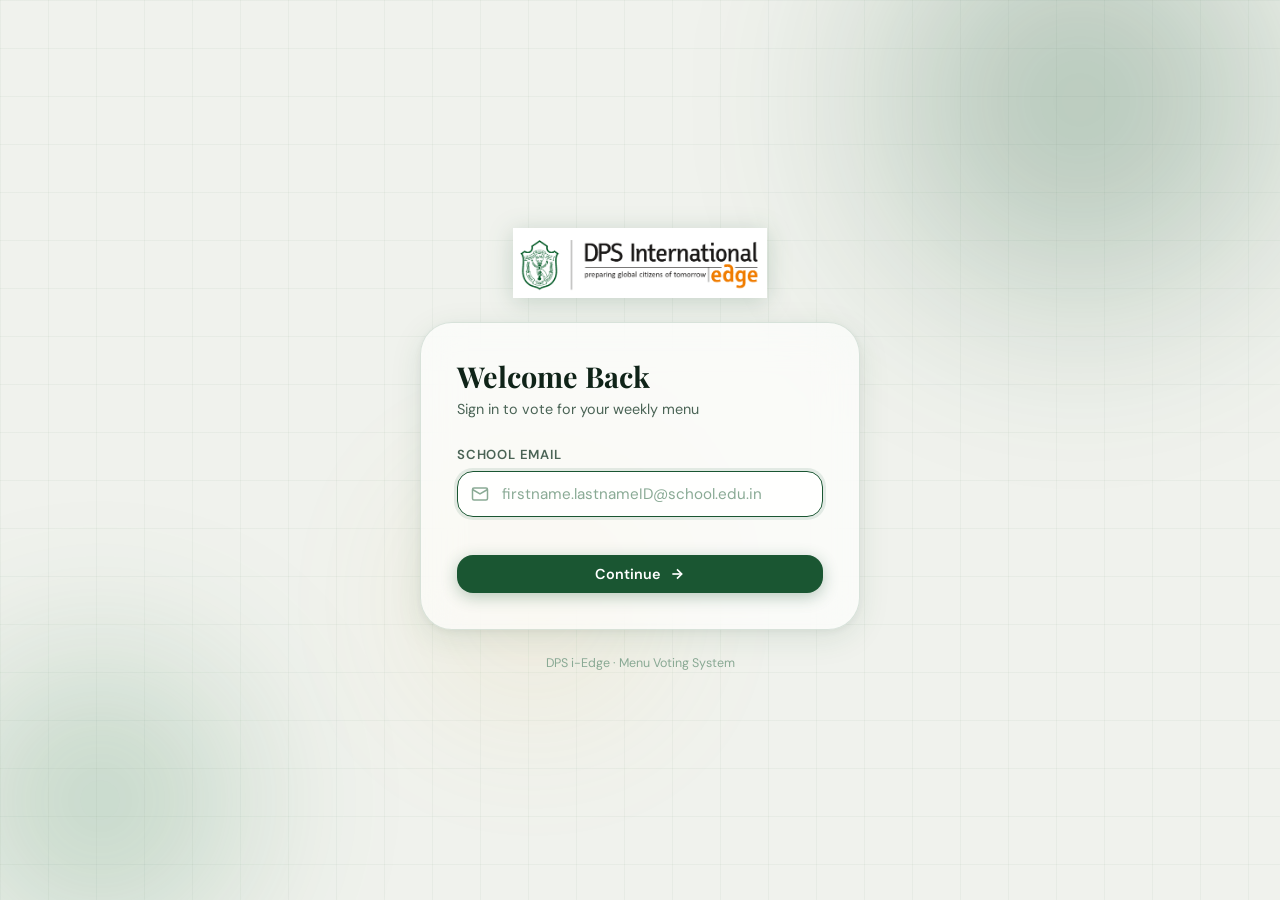
==== admin.html @ 248c558a "Initial commit" ====
<!DOCTYPE html>
<html lang="en">
<head>
  <meta charset="UTF-8" />
  <meta name="viewport" content="width=device-width, initial-scale=1.0" />
  <title>DPS i-Edge · Admin Dashboard</title>
  <link rel="preconnect" href="https://fonts.googleapis.com" />
  <link rel="preconnect" href="https://fonts.gstatic.com" crossorigin />
  <link href="https://fonts.googleapis.com/css2?family=Playfair+Display:wght@400;600;700&family=DM+Sans:wght@300;400;500;600&family=DM+Mono:wght@400;500&display=swap" rel="stylesheet" />
  <link rel="stylesheet" href="css/main.css" />
  <link rel="stylesheet" href="css/admin.css" />
</head>
<body class="app-page admin-page">

  <!-- Admin Header -->
  <header class="app-header glass-nav admin-header">
    <div class="header-inner">
      <div class="header-left">
        <div class="admin-brand">
          <div class="admin-icon">
            <svg viewBox="0 0 24 24" fill="none" stroke="currentColor" stroke-width="2"><path d="M12 22s8-4 8-10V5l-8-3-8 3v7c0 6 8 10 8 10z"/></svg>
          </div>
          <div>
            <p class="admin-label">Admin Dashboard</p>
            <h2 class="admin-title">Menu Management</h2>
          </div>
        </div>
      </div>
      <div class="header-center">
        <nav class="admin-tabs">
          <button class="admin-tab active" data-tab="items">
            <svg viewBox="0 0 24 24" fill="none" stroke="currentColor" stroke-width="2"><circle cx="12" cy="8" r="6"/><path d="M15.477 12.89L17 22l-5-3-5 3 1.523-9.11"/></svg>
            <span>Menu Items</span>
          </button>
          <button class="admin-tab" data-tab="results">
            <svg viewBox="0 0 24 24" fill="none" stroke="currentColor" stroke-width="2"><line x1="18" y1="20" x2="18" y2="10"/><line x1="12" y1="20" x2="12" y2="4"/><line x1="6" y1="20" x2="6" y2="14"/></svg>
            <span>Results</span>
          </button>
          <button class="admin-tab" data-tab="settings">
            <svg viewBox="0 0 24 24" fill="none" stroke="currentColor" stroke-width="2"><circle cx="12" cy="12" r="3"/><path d="M19.4 15a1.65 1.65 0 0 0 .33 1.82l.06.06a2 2 0 0 1-2.83 2.83l-.06-.06a1.65 1.65 0 0 0-1.82-.33 1.65 1.65 0 0 0-1 1.51V21a2 2 0 0 1-4 0v-.09A1.65 1.65 0 0 0 9 19.4a1.65 1.65 0 0 0-1.82.33l-.06.06a2 2 0 0 1-2.83-2.83l.06-.06A1.65 1.65 0 0 0 4.68 15a1.65 1.65 0 0 0-1.51-1H3a2 2 0 0 1 0-4h.09A1.65 1.65 0 0 0 4.6 9a1.65 1.65 0 0 0-.33-1.82l-.06-.06a2 2 0 0 1 2.83-2.83l.06.06A1.65 1.65 0 0 0 9 4.68a1.65 1.65 0 0 0 1-1.51V3a2 2 0 0 1 4 0v.09a1.65 1.65 0 0 0 1 1.51 1.65 1.65 0 0 0 1.82-.33l.06-.06a2 2 0 0 1 2.83 2.83l-.06.06A1.65 1.65 0 0 0 19.4 9a1.65 1.65 0 0 0 1.51 1H21a2 2 0 0 1 0 4h-.09a1.65 1.65 0 0 0-1.51 1z"/></svg>
            <span>Settings</span>
          </button>
        </nav>
      </div>
      <div class="header-right">
        <button class="btn btn-ghost icon-btn" id="logout-btn" title="Sign out">
          <svg viewBox="0 0 24 24" fill="none" stroke="currentColor" stroke-width="2"><path d="M9 21H5a2 2 0 0 1-2-2V5a2 2 0 0 1 2-2h4"/><polyline points="16 17 21 12 16 7"/><line x1="21" y1="12" x2="9" y2="12"/></svg>
        </button>
      </div>
    </div>
  </header>

  <!-- TAB: Menu Items -->
  <div class="admin-panel" id="panel-items">
    <div class="panel-header">
      <div>
        <h2 class="panel-title">Menu Items</h2>
        <p class="panel-subtitle">Manage all food and drink options. Max <span class="highlight">6 star items</span>.</p>
      </div>
      <button class="btn btn-primary" id="add-item-btn">
        <svg viewBox="0 0 24 24" fill="none" stroke="currentColor" stroke-width="2.5"><line x1="12" y1="5" x2="12" y2="19"/><line x1="5" y1="12" x2="19" y2="12"/></svg>
        <span>Add Item</span>
      </button>
    </div>

    <!-- Category Filter Tabs -->
    <div class="category-filter-wrap">
      <div class="category-filter" id="category-filter">
        <button class="cat-btn active" data-cat="all">All</button>
        <button class="cat-btn" data-cat="morning_drink">Morning Drink</button>
        <button class="cat-btn" data-cat="fruit">Fruit</button>
        <button class="cat-btn" data-cat="morning_snack">Morning Snack</button>
        <button class="cat-btn" data-cat="main_course">Main Course</button>
        <button class="cat-btn" data-cat="accompaniments">Accompaniments</button>
        <button class="cat-btn" data-cat="dessert">Dessert</button>
        <button class="cat-btn" data-cat="evening_snack">Evening Snack</button>
        <button class="cat-btn" data-cat="evening_drink">Evening Drink</button>
      </div>
    </div>

    <div class="star-warning" id="star-warning" style="display:none">
      <svg viewBox="0 0 24 24" fill="currentColor"><path d="M12 2l3.09 6.26L22 9.27l-5 4.87 1.18 6.88L12 17.77l-6.18 3.25L7 14.14 2 9.27l6.91-1.01L12 2z"/></svg>
      <span>6 star items reached — remove one before adding another</span>
    </div>

    <div class="admin-items-grid" id="admin-items-grid">
      <!-- Item cards rendered by JS -->
    </div>
  </div>

  <!-- TAB: Results -->
  <div class="admin-panel" id="panel-results" style="display:none">
    <div class="panel-header">
      <div>
        <h2 class="panel-title">Voting Results</h2>
        <p class="panel-subtitle">Live overview of student preferences</p>
      </div>
      <button class="btn btn-secondary" id="refresh-results-btn">
        <svg viewBox="0 0 24 24" fill="none" stroke="currentColor" stroke-width="2"><polyline points="23 4 23 10 17 10"/><polyline points="1 20 1 14 7 14"/><path d="M3.51 9a9 9 0 0 1 14.85-3.36L23 10M1 14l4.64 4.36A9 9 0 0 0 20.49 15"/></svg>
        <span>Refresh</span>
      </button>
    </div>

    <!-- Stats Row -->
    <div class="stats-row" id="stats-row">
      <div class="stat-card glass-card">
        <p class="stat-label">Total Students</p>
        <p class="stat-value" id="stat-total">—</p>
      </div>
      <div class="stat-card glass-card">
        <p class="stat-label">Voted</p>
        <p class="stat-value" id="stat-voted">—</p>
      </div>
      <div class="stat-card glass-card">
        <p class="stat-label">Participation</p>
        <p class="stat-value" id="stat-pct">—</p>
      </div>
    </div>

    <!-- Day Results -->
    <div class="results-days" id="results-days">
      <!-- Rendered by JS -->
    </div>
  </div>

  <!-- TAB: Settings -->
  <div class="admin-panel" id="panel-settings" style="display:none">
    <div class="panel-header">
      <div>
        <h2 class="panel-title">Settings</h2>
        <p class="panel-subtitle">Control voting, week, and day availability</p>
      </div>
    </div>

    <div class="settings-grid">
      <!-- Voting Control -->
      <div class="settings-card glass-card">
        <div class="settings-card-header">
          <svg viewBox="0 0 24 24" fill="none" stroke="currentColor" stroke-width="2"><circle cx="12" cy="12" r="10"/><polyline points="12 6 12 12 16 14"/></svg>
          <h3>Voting Control</h3>
        </div>
        <p class="settings-desc">Open or close voting for all students globally.</p>
        <div class="toggle-row">
          <label class="toggle-label" for="voting-open-toggle">Voting is Open</label>
          <label class="toggle-switch">
            <input type="checkbox" id="voting-open-toggle" />
            <span class="toggle-slider"></span>
          </label>
        </div>
        <button class="btn btn-primary" id="save-voting-status-btn">Save</button>
      </div>

      <!-- Week Selection -->
      <div class="settings-card glass-card">
        <div class="settings-card-header">
          <svg viewBox="0 0 24 24" fill="none" stroke="currentColor" stroke-width="2"><rect x="3" y="4" width="18" height="18" rx="2" ry="2"/><line x1="16" y1="2" x2="16" y2="6"/><line x1="8" y1="2" x2="8" y2="6"/><line x1="3" y1="10" x2="21" y2="10"/></svg>
          <h3>Week Selection</h3>
        </div>
        <p class="settings-desc">Set the dates for the voting week displayed to students.</p>
        <div class="form-group">
          <label class="form-label">Week Start (Monday)</label>
          <input type="date" id="week-start-input" class="form-input" />
        </div>
        <div class="form-group">
          <label class="form-label">Week End (Friday)</label>
          <input type="date" id="week-end-input" class="form-input" />
        </div>
        <button class="btn btn-primary" id="save-week-btn">Save Week</button>
      </div>

      <!-- Day Availability -->
      <div class="settings-card glass-card">
        <div class="settings-card-header">
          <svg viewBox="0 0 24 24" fill="none" stroke="currentColor" stroke-width="2"><path d="M18.364 18.364A9 9 0 0 0 5.636 5.636m12.728 12.728A9 9 0 0 1 5.636 5.636m12.728 12.728L5.636 5.636"/></svg>
          <h3>Day Availability</h3>
        </div>
        <p class="settings-desc">Disable days the school is closed (no holiday votes).</p>
        <div class="day-toggles" id="day-toggles">
          <div class="day-toggle-row" data-day="monday">
            <span>Monday</span>
            <label class="toggle-switch"><input type="checkbox" checked /><span class="toggle-slider"></span></label>
          </div>
          <div class="day-toggle-row" data-day="tuesday">
            <span>Tuesday</span>
            <label class="toggle-switch"><input type="checkbox" checked /><span class="toggle-slider"></span></label>
          </div>
          <div class="day-toggle-row" data-day="wednesday">
            <span>Wednesday</span>
            <label class="toggle-switch"><input type="checkbox" checked /><span class="toggle-slider"></span></label>
          </div>
          <div class="day-toggle-row" data-day="thursday">
            <span>Thursday</span>
            <label class="toggle-switch"><input type="checkbox" checked /><span class="toggle-slider"></span></label>
          </div>
          <div class="day-toggle-row" data-day="friday">
            <span>Friday</span>
            <label class="toggle-switch"><input type="checkbox" checked /><span class="toggle-slider"></span></label>
          </div>
        </div>
        <button class="btn btn-primary" id="save-days-btn">Save Days</button>
      </div>

      <!-- Fixed Items -->
      <div class="settings-card glass-card wide">
        <div class="settings-card-header">
          <svg viewBox="0 0 24 24" fill="none" stroke="currentColor" stroke-width="2"><path d="M12 22s8-4 8-10V5l-8-3-8 3v7c0 6 8 10 8 10z"/></svg>
          <h3>Fixed Items</h3>
        </div>
        <p class="settings-desc">Lock a specific item for a day/category (e.g. special occasions). Students will be notified.</p>
        <div class="fixed-item-form">
          <div class="form-row">
            <div class="form-group">
              <label class="form-label">Day</label>
              <select class="form-input" id="fixed-day-select">
                <option value="monday">Monday</option>
                <option value="tuesday">Tuesday</option>
                <option value="wednesday">Wednesday</option>
                <option value="thursday">Thursday</option>
                <option value="friday">Friday</option>
              </select>
            </div>
            <div class="form-group">
              <label class="form-label">Category</label>
              <select class="form-input" id="fixed-cat-select">
                <option value="morning_drink">Morning Drink</option>
                <option value="fruit">Fruit</option>
                <option value="morning_snack">Morning Snack</option>
                <option value="main_course">Main Course</option>
                <option value="accompaniments">Accompaniments</option>
                <option value="dessert">Dessert</option>
                <option value="evening_snack">Evening Snack</option>
                <option value="evening_drink">Evening Drink</option>
              </select>
            </div>
            <div class="form-group">
              <label class="form-label">Item</label>
              <select class="form-input" id="fixed-item-select">
                <option value="">— Select item —</option>
              </select>
            </div>
          </div>
          <button class="btn btn-primary" id="add-fixed-item-btn">Fix This Item</button>
        </div>
        <div class="fixed-items-list" id="fixed-items-list">
          <!-- Rendered by JS -->
        </div>
      </div>
    </div>
  </div>

  <!-- Modal: Add / Edit Item -->
  <div class="modal-overlay" id="item-modal" style="display:none">
    <div class="modal glass-card">
      <div class="modal-header">
        <h2 id="modal-title">Add Menu Item</h2>
        <button class="modal-close" id="modal-close-btn">
          <svg viewBox="0 0 24 24" fill="none" stroke="currentColor" stroke-width="2.5"><line x1="18" y1="6" x2="6" y2="18"/><line x1="6" y1="6" x2="18" y2="18"/></svg>
        </button>
      </div>
      <div class="modal-body">
        <input type="hidden" id="item-edit-id" />
        <div class="form-group">
          <label class="form-label">Item Name <span class="required">*</span></label>
          <input type="text" id="item-name" class="form-input" placeholder="e.g. Mango Lassi" />
        </div>
        <div class="form-group">
          <label class="form-label">Category <span class="required">*</span></label>
          <select class="form-input" id="item-category">
            <option value="">— Select —</option>
            <option value="morning_drink">Morning Drink</option>
            <option value="fruit">Fruit</option>
            <option value="morning_snack">Morning Snack</option>
            <option value="main_course">Main Course</option>
            <option value="accompaniments">Accompaniments</option>
            <option value="dessert">Dessert</option>
            <option value="evening_snack">Evening Snack</option>
            <option value="evening_drink">Evening Drink</option>
          </select>
        </div>
        <div class="form-group">
          <label class="form-label">Description</label>
          <textarea id="item-description" class="form-input form-textarea" placeholder="Brief description (optional)" rows="2"></textarea>
        </div>
        <div class="form-group">
          <label class="form-label">Image URL</label>
          <input type="url" id="item-image" class="form-input" placeholder="https://… (optional)" />
        </div>
        <div class="form-group">
          <label class="form-label">Allergens</label>
          <div class="allergen-checkboxes">
            <label class="allergen-check"><input type="checkbox" value="lactose" id="allergen-lactose" /><span class="allergen-tag lactose">Lactose</span></label>
            <label class="allergen-check"><input type="checkbox" value="mushroom" id="allergen-mushroom" /><span class="allergen-tag mushroom">Mushroom</span></label>
            <label class="allergen-check"><input type="checkbox" value="nuts" id="allergen-nuts" /><span class="allergen-tag nuts">Nuts</span></label>
          </div>
        </div>
        <div class="form-group">
          <div class="star-toggle-row">
            <div>
              <label class="form-label">Star Item</label>
              <p class="form-hint">Junk food / treat. Limited to 1/day (2 on Friday). Max 6 star items total.</p>
            </div>
            <label class="toggle-switch">
              <input type="checkbox" id="item-star" />
              <span class="toggle-slider"></span>
            </label>
          </div>
        </div>
        <span class="form-error" id="item-form-error"></span>
      </div>
      <div class="modal-footer">
        <button class="btn btn-ghost" id="item-cancel-btn">Cancel</button>
        <button class="btn btn-primary" id="item-save-btn">
          <span>Save Item</span>
        </button>
      </div>
    </div>
  </div>

  <!-- Confirm Delete Modal -->
  <div class="modal-overlay" id="delete-modal" style="display:none">
    <div class="modal modal-sm glass-card">
      <div class="modal-header">
        <h2>Delete Item?</h2>
      </div>
      <div class="modal-body">
        <p>Are you sure you want to delete <strong id="delete-item-name"></strong>? This cannot be undone.</p>
      </div>
      <div class="modal-footer">
        <button class="btn btn-ghost" id="delete-cancel-btn">Cancel</button>
        <button class="btn btn-danger" id="delete-confirm-btn">Delete</button>
      </div>
    </div>
  </div>

  <!-- Toast -->
  <div class="toast" id="toast">
    <svg class="toast-icon" viewBox="0 0 24 24" fill="none" stroke="currentColor" stroke-width="2.5"><polyline points="20 6 9 17 4 12"/></svg>
    <span class="toast-msg" id="toast-msg"></span>
  </div>

  <!-- Loading Overlay -->
  <div class="loading-overlay" id="loading-overlay" style="display:none">
    <div class="loading-spinner"></div>
    <p class="loading-text" id="loading-text">Loading…</p>
  </div>

  <script src="js/config.js"></script>
  <script src="js/supabase.js"></script>
  <script src="js/crypto.js"></script>
  <script src="js/cache.js"></script>
  <script src="js/admin.js"></script>
</body>
</html>
---- css/main.css ----
/* ===== CSS VARIABLES ===== */
:root {
  --green: #1A5632;
  --green-light: #2a7a48;
  --green-xlight: #3a9d5e;
  --green-glass: rgba(26, 86, 50, 0.12);
  --green-glass-hover: rgba(26, 86, 50, 0.22);
  --accent: #e8b84b;
  --accent-light: rgba(232, 184, 75, 0.15);
  --red: #c0392b;
  --red-light: rgba(192, 57, 43, 0.12);

  --bg: #f0f2ed;
  --bg-2: #e8ebe3;
  --surface: rgba(255, 255, 255, 0.65);
  --surface-2: rgba(255, 255, 255, 0.4);
  --surface-border: rgba(26, 86, 50, 0.15);
  --surface-shadow: 0 8px 32px rgba(26, 86, 50, 0.1), 0 2px 8px rgba(0,0,0,0.06);

  --text-primary: #0f2318;
  --text-secondary: #4a6355;
  --text-muted: #8aaa95;
  --text-on-green: #ffffff;

  --font-display: 'Playfair Display', Georgia, serif;
  --font-body: 'DM Sans', system-ui, sans-serif;
  --font-mono: 'DM Mono', monospace;

  --radius-sm: 8px;
  --radius: 16px;
  --radius-lg: 24px;
  --radius-xl: 32px;

  --transition: 0.2s cubic-bezier(0.4, 0, 0.2, 1);
  --transition-slow: 0.4s cubic-bezier(0.4, 0, 0.2, 1);

  /* Allergen colors */
  --lactose-color: #7b5ea7;
  --lactose-bg: rgba(123, 94, 167, 0.12);
  --mushroom-color: #8B5E3C;
  --mushroom-bg: rgba(139, 94, 60, 0.12);
  --nuts-color: #D4742A;
  --nuts-bg: rgba(212, 116, 42, 0.12);
  --star-color: #e8b84b;
  --star-bg: rgba(232, 184, 75, 0.15);
}

/* ===== RESET ===== */
*, *::before, *::after { box-sizing: border-box; margin: 0; padding: 0; }

html {
  scroll-behavior: smooth;
  -webkit-font-smoothing: antialiased;
  -moz-osx-font-smoothing: grayscale;
}

body {
  font-family: var(--font-body);
  background: var(--bg);
  color: var(--text-primary);
  min-height: 100vh;
  line-height: 1.5;
}

img { max-width: 100%; display: block; }
button { cursor: pointer; border: none; background: none; font-family: inherit; }
input, select, textarea { font-family: inherit; }
a { color: inherit; text-decoration: none; }

/* ===== TYPOGRAPHY ===== */
h1, h2, h3 { font-family: var(--font-display); line-height: 1.2; }

/* ===== GLASSMORPHISM ===== */
.glass-card {
  background: var(--surface);
  backdrop-filter: blur(20px) saturate(1.4);
  -webkit-backdrop-filter: blur(20px) saturate(1.4);
  border: 1px solid var(--surface-border);
  box-shadow: var(--surface-shadow);
}

.glass-nav {
  background: rgba(240, 242, 237, 0.8);
  backdrop-filter: blur(24px) saturate(1.6);
  -webkit-backdrop-filter: blur(24px) saturate(1.6);
  border-bottom: 1px solid var(--surface-border);
}

/* ===== BUTTONS ===== */
.btn {
  display: inline-flex;
  align-items: center;
  gap: 8px;
  padding: 10px 20px;
  border-radius: var(--radius);
  font-size: 0.9rem;
  font-weight: 600;
  transition: all var(--transition);
  white-space: nowrap;
}

.btn svg { width: 16px; height: 16px; flex-shrink: 0; }

.btn-primary {
  background: var(--green);
  color: var(--text-on-green);
  box-shadow: 0 4px 16px rgba(26, 86, 50, 0.3);
}
.btn-primary:hover {
  background: var(--green-light);
  box-shadow: 0 6px 20px rgba(26, 86, 50, 0.4);
  transform: translateY(-1px);
}
.btn-primary:active { transform: translateY(0); }

.btn-secondary {
  background: var(--green-glass);
  color: var(--green);
  border: 1px solid var(--surface-border);
}
.btn-secondary:hover {
  background: var(--green-glass-hover);
  transform: translateY(-1px);
}

.btn-ghost {
  background: transparent;
  color: var(--text-secondary);
  border: 1px solid var(--surface-border);
}
.btn-ghost:hover { background: var(--green-glass); color: var(--green); }

.btn-danger {
  background: var(--red);
  color: white;
  box-shadow: 0 4px 16px rgba(192, 57, 43, 0.25);
}
.btn-danger:hover { background: #a93226; transform: translateY(-1px); }

.btn-large { padding: 14px 32px; font-size: 1rem; border-radius: var(--radius-lg); }
.btn-full { width: 100%; justify-content: center; }
.icon-btn { padding: 10px; width: 40px; height: 40px; border-radius: 50%; }

/* ===== FORMS ===== */
.form-group { display: flex; flex-direction: column; gap: 6px; }

.form-label {
  font-size: 0.82rem;
  font-weight: 600;
  color: var(--text-secondary);
  text-transform: uppercase;
  letter-spacing: 0.06em;
}

.form-label .required { color: var(--red); }

.input-wrapper { position: relative; display: flex; align-items: center; }

.input-icon {
  position: absolute;
  left: 14px;
  width: 18px;
  height: 18px;
  color: var(--text-muted);
  pointer-events: none;
  flex-shrink: 0;
}

.form-input {
  width: 100%;
  padding: 12px 16px;
  border-radius: var(--radius);
  border: 1.5px solid var(--surface-border);
  background: rgba(255,255,255,0.6);
  color: var(--text-primary);
  font-size: 0.95rem;
  transition: all var(--transition);
  outline: none;
  -webkit-appearance: none;
  appearance: none;
}

.input-wrapper .form-input { padding-left: 44px; }
.input-wrapper .form-input:has(~ .toggle-pw) { padding-right: 44px; }

.form-input:focus {
  border-color: var(--green);
  background: rgba(255,255,255,0.85);
  box-shadow: 0 0 0 3px rgba(26, 86, 50, 0.1);
}

.form-input::placeholder { color: var(--text-muted); }

.form-textarea { resize: vertical; min-height: 72px; }

select.form-input { cursor: pointer; }

.toggle-pw {
  position: absolute;
  right: 12px;
  color: var(--text-muted);
  padding: 4px;
  display: flex;
}
.toggle-pw svg { width: 18px; height: 18px; }
.toggle-pw:hover { color: var(--green); }

.form-error {
  font-size: 0.82rem;
  color: var(--red);
  min-height: 16px;
}

.form-hint { font-size: 0.8rem; color: var(--text-muted); margin-top: 2px; }

.form-row {
  display: grid;
  grid-template-columns: repeat(auto-fit, minmax(160px, 1fr));
  gap: 12px;
}

/* ===== TOGGLE SWITCH ===== */
.toggle-switch { position: relative; display: inline-block; width: 48px; height: 26px; flex-shrink: 0; }
.toggle-switch input { opacity: 0; width: 0; height: 0; }
.toggle-slider {
  position: absolute; inset: 0;
  background: #ccc;
  border-radius: 26px;
  transition: all var(--transition);
  cursor: pointer;
}
.toggle-slider::before {
  content: '';
  position: absolute;
  width: 20px; height: 20px;
  left: 3px; top: 3px;
  background: white;
  border-radius: 50%;
  transition: all var(--transition);
  box-shadow: 0 1px 4px rgba(0,0,0,0.2);
}
.toggle-switch input:checked + .toggle-slider { background: var(--green); }
.toggle-switch input:checked + .toggle-slider::before { transform: translateX(22px); }

/* ===== APP HEADER ===== */
.app-header {
  position: sticky;
  top: 0;
  z-index: 100;
}

.header-inner {
  display: flex;
  align-items: center;
  justify-content: space-between;
  gap: 16px;
  max-width: 1280px;
  margin: 0 auto;
  padding: 12px 24px;
}

.header-left, .header-right {
  display: flex;
  align-items: center;
  gap: 12px;
  flex: 1;
}

.header-right { justify-content: flex-end; }
.header-center { flex: 2; display: flex; justify-content: center; }

/* ===== ALLERGEN TAGS ===== */
.allergen-tag {
  display: inline-flex;
  align-items: center;
  gap: 4px;
  padding: 3px 10px;
  border-radius: 20px;
  font-size: 0.72rem;
  font-weight: 600;
  text-transform: uppercase;
  letter-spacing: 0.04em;
}

.allergen-tag.lactose { background: var(--lactose-bg); color: var(--lactose-color); }
.allergen-tag.mushroom { background: var(--mushroom-bg); color: var(--mushroom-color); }
.allergen-tag.nuts { background: var(--nuts-bg); color: var(--nuts-color); }

.star-tag {
  display: inline-flex;
  align-items: center;
  gap: 4px;
  padding: 3px 10px;
  border-radius: 20px;
  font-size: 0.72rem;
  font-weight: 700;
  background: var(--star-bg);
  color: #a07828;
  text-transform: uppercase;
  letter-spacing: 0.04em;
}

.star-tag svg { width: 10px; height: 10px; fill: currentColor; }

/* ===== ITEM CARD ===== */
.item-card {
  background: var(--surface);
  backdrop-filter: blur(16px);
  border: 1.5px solid var(--surface-border);
  border-radius: var(--radius-lg);
  overflow: hidden;
  transition: all var(--transition);
  cursor: pointer;
  position: relative;
  display: flex;
  flex-direction: column;
}

.item-card:hover {
  border-color: var(--green);
  box-shadow: 0 8px 28px rgba(26, 86, 50, 0.15);
  transform: translateY(-2px);
}

.item-card.selected {
  border-color: var(--green);
  background: rgba(26, 86, 50, 0.06);
  box-shadow: 0 0 0 3px rgba(26, 86, 50, 0.15), 0 8px 28px rgba(26, 86, 50, 0.12);
}

.item-card.selected::after {
  content: '';
  position: absolute;
  top: 12px;
  right: 12px;
  width: 22px;
  height: 22px;
  background: var(--green);
  border-radius: 50%;
  background-image: url("data:image/svg+xml,%3Csvg xmlns='http://www.w3.org/2000/svg' viewBox='0 0 24 24' fill='none' stroke='white' stroke-width='3'%3E%3Cpolyline points='20 6 9 17 4 12'/%3E%3C/svg%3E");
  background-size: 14px;
  background-position: center;
  background-repeat: no-repeat;
}

.item-card.disabled {
  opacity: 0.45;
  pointer-events: none;
  filter: grayscale(0.4);
}

.item-card-img {
  width: 100%;
  height: 140px;
  object-fit: cover;
}

.item-card-body {
  padding: 14px;
  flex: 1;
  display: flex;
  flex-direction: column;
  gap: 8px;
}

.item-card-name {
  font-size: 0.95rem;
  font-weight: 600;
  color: var(--text-primary);
  line-height: 1.3;
}

.item-card-desc {
  font-size: 0.8rem;
  color: var(--text-secondary);
  line-height: 1.4;
}

.item-card-tags {
  display: flex;
  flex-wrap: wrap;
  gap: 4px;
  margin-top: auto;
}

/* ===== MODAL ===== */
.modal-overlay {
  position: fixed;
  inset: 0;
  background: rgba(15, 35, 24, 0.5);
  backdrop-filter: blur(4px);
  z-index: 200;
  display: flex;
  align-items: center;
  justify-content: center;
  padding: 20px;
  animation: fadeIn 0.2s ease;
}

@keyframes fadeIn { from { opacity: 0; } to { opacity: 1; } }

.modal {
  width: 100%;
  max-width: 560px;
  max-height: 90vh;
  overflow-y: auto;
  border-radius: var(--radius-xl);
  animation: slideUp 0.25s cubic-bezier(0.34, 1.56, 0.64, 1);
}

.modal-sm { max-width: 420px; }

@keyframes slideUp { from { opacity: 0; transform: translateY(20px) scale(0.97); } to { opacity: 1; transform: none; } }

.modal-header {
  display: flex;
  align-items: center;
  justify-content: space-between;
  padding: 24px 24px 0;
  margin-bottom: 4px;
}

.modal-header h2 { font-size: 1.3rem; }

.modal-close {
  width: 32px; height: 32px;
  display: flex; align-items: center; justify-content: center;
  border-radius: 50%;
  color: var(--text-secondary);
  transition: all var(--transition);
}
.modal-close:hover { background: var(--green-glass); color: var(--green); }
.modal-close svg { width: 18px; height: 18px; }

.modal-body {
  padding: 20px 24px;
  display: flex;
  flex-direction: column;
  gap: 16px;
}

.modal-footer {
  display: flex;
  justify-content: flex-end;
  gap: 10px;
  padding: 0 24px 24px;
}

/* ===== TOAST ===== */
.toast {
  position: fixed;
  bottom: 32px;
  left: 50%;
  transform: translateX(-50%) translateY(100px);
  background: var(--green);
  color: white;
  padding: 12px 20px;
  border-radius: 40px;
  display: flex;
  align-items: center;
  gap: 8px;
  font-size: 0.9rem;
  font-weight: 500;
  box-shadow: 0 8px 24px rgba(26, 86, 50, 0.35);
  z-index: 300;
  transition: transform 0.3s cubic-bezier(0.34, 1.56, 0.64, 1);
  white-space: nowrap;
}

.toast.show { transform: translateX(-50%) translateY(0); }
.toast.error { background: var(--red); box-shadow: 0 8px 24px rgba(192, 57, 43, 0.35); }

.toast-icon { width: 18px; height: 18px; flex-shrink: 0; }

/* ===== LOADING OVERLAY ===== */
.loading-overlay {
  position: fixed;
  inset: 0;
  background: rgba(240, 242, 237, 0.7);
  backdrop-filter: blur(8px);
  z-index: 400;
  display: flex;
  flex-direction: column;
  align-items: center;
  justify-content: center;
  gap: 16px;
}

.loading-spinner {
  width: 44px;
  height: 44px;
  border: 3px solid var(--surface-border);
  border-top-color: var(--green);
  border-radius: 50%;
  animation: spin 0.8s linear infinite;
}

@keyframes spin { to { transform: rotate(360deg); } }

.loading-text {
  color: var(--text-secondary);
  font-size: 0.9rem;
}

/* ===== ALLERGEN CHECKBOXES ===== */
.allergen-checkboxes { display: flex; flex-wrap: wrap; gap: 8px; }
.allergen-check { display: flex; align-items: center; cursor: pointer; }
.allergen-check input { position: absolute; opacity: 0; width: 0; height: 0; }
.allergen-check input:checked + .allergen-tag { opacity: 1; box-shadow: 0 0 0 2px currentColor; }
.allergen-check .allergen-tag { opacity: 0.5; transition: all var(--transition); }

/* ===== UTILITY ===== */
.highlight { color: var(--green); font-weight: 600; }
.text-muted { color: var(--text-muted); }

/* ===== RESPONSIVE BREAKPOINTS ===== */
@media (max-width: 768px) {
  .header-inner { padding: 10px 16px; gap: 8px; }
  .header-center { flex: unset; }
  .modal { border-radius: var(--radius-lg); }
}

@media (max-width: 480px) {
  .btn { padding: 9px 16px; font-size: 0.85rem; }
  .btn-large { padding: 12px 24px; }
}
---- css/admin.css ----
/* ===== ADMIN PAGE ===== */
.admin-page { background: var(--bg); }

/* ===== ADMIN HEADER ===== */
.admin-brand { display: flex; align-items: center; gap: 12px; }

.admin-icon {
  width: 40px;
  height: 40px;
  border-radius: 12px;
  background: var(--green);
  display: flex;
  align-items: center;
  justify-content: center;
  color: white;
  flex-shrink: 0;
}
.admin-icon svg { width: 20px; height: 20px; }

.admin-label { font-size: 0.7rem; text-transform: uppercase; letter-spacing: 0.08em; color: var(--text-muted); font-weight: 600; }
.admin-title { font-size: 1rem; font-weight: 700; font-family: var(--font-display); color: var(--text-primary); }

/* ===== ADMIN TABS ===== */
.admin-tabs {
  display: flex;
  gap: 4px;
  background: var(--green-glass);
  border: 1px solid var(--surface-border);
  border-radius: var(--radius-xl);
  padding: 4px;
}

.admin-tab {
  display: flex;
  align-items: center;
  gap: 7px;
  padding: 8px 16px;
  border-radius: var(--radius-lg);
  font-size: 0.85rem;
  font-weight: 600;
  font-family: var(--font-body);
  color: var(--text-secondary);
  transition: all var(--transition);
}
.admin-tab svg { width: 15px; height: 15px; }
.admin-tab:hover { color: var(--green); }
.admin-tab.active { background: var(--green); color: white; box-shadow: 0 4px 12px rgba(26,86,50,0.25); }

/* ===== ADMIN PANEL ===== */
.admin-panel {
  max-width: 1280px;
  margin: 0 auto;
  padding: 24px;
}

.panel-header {
  display: flex;
  align-items: flex-start;
  justify-content: space-between;
  gap: 16px;
  margin-bottom: 24px;
}

.panel-title { font-size: 1.6rem; font-family: var(--font-display); font-weight: 700; }
.panel-subtitle { font-size: 0.85rem; color: var(--text-secondary); margin-top: 4px; }

/* ===== CATEGORY FILTER ===== */
.category-filter-wrap { overflow-x: auto; scrollbar-width: none; margin-bottom: 20px; }
.category-filter-wrap::-webkit-scrollbar { display: none; }

.category-filter {
  display: flex;
  gap: 6px;
  padding-bottom: 4px;
  width: max-content;
}

.cat-btn {
  padding: 7px 16px;
  border-radius: 20px;
  font-size: 0.82rem;
  font-weight: 600;
  color: var(--text-secondary);
  border: 1.5px solid var(--surface-border);
  background: var(--surface-2);
  font-family: var(--font-body);
  transition: all var(--transition);
  white-space: nowrap;
}
.cat-btn:hover { border-color: var(--green); color: var(--green); }
.cat-btn.active { background: var(--green); color: white; border-color: var(--green); box-shadow: 0 4px 12px rgba(26,86,50,0.25); }

/* ===== STAR WARNING ===== */
.star-warning {
  display: flex;
  align-items: center;
  gap: 8px;
  padding: 10px 16px;
  background: rgba(232, 184, 75, 0.12);
  border: 1px solid rgba(232, 184, 75, 0.3);
  border-radius: var(--radius-lg);
  font-size: 0.85rem;
  color: #856a1c;
  margin-bottom: 16px;
}
.star-warning svg { width: 16px; height: 16px; fill: var(--accent); flex-shrink: 0; }

/* ===== ADMIN ITEMS GRID ===== */
.admin-items-grid {
  display: grid;
  grid-template-columns: repeat(auto-fill, minmax(220px, 1fr));
  gap: 14px;
}

.admin-item-card {
  background: var(--surface);
  backdrop-filter: blur(16px);
  border: 1.5px solid var(--surface-border);
  border-radius: var(--radius-lg);
  overflow: hidden;
  transition: all var(--transition);
  display: flex;
  flex-direction: column;
}

.admin-item-card:hover { box-shadow: var(--surface-shadow); transform: translateY(-2px); }

.admin-item-img {
  width: 100%;
  height: 130px;
  object-fit: cover;
}

.admin-item-body {
  padding: 14px;
  flex: 1;
  display: flex;
  flex-direction: column;
  gap: 8px;
}

.admin-item-name {
  font-size: 0.95rem;
  font-weight: 600;
}

.admin-item-cat {
  font-size: 0.75rem;
  color: var(--text-muted);
  font-weight: 500;
  text-transform: uppercase;
  letter-spacing: 0.05em;
}

.admin-item-tags { display: flex; flex-wrap: wrap; gap: 4px; }

.admin-item-actions {
  display: flex;
  gap: 6px;
  padding: 10px 14px;
  border-top: 1px solid var(--surface-border);
  background: rgba(0,0,0,0.01);
}

.admin-item-actions .btn { padding: 6px 12px; font-size: 0.78rem; border-radius: var(--radius-sm); }

/* ===== RESULTS ===== */
.stats-row {
  display: grid;
  grid-template-columns: repeat(3, 1fr);
  gap: 14px;
  margin-bottom: 28px;
}

.stat-card {
  border-radius: var(--radius-lg);
  padding: 20px;
  text-align: center;
}

.stat-label { font-size: 0.75rem; text-transform: uppercase; letter-spacing: 0.08em; color: var(--text-muted); font-weight: 600; margin-bottom: 8px; }
.stat-value { font-size: 2rem; font-weight: 700; font-family: var(--font-display); color: var(--green); }

.results-days { display: flex; flex-direction: column; gap: 24px; }

.result-day-card {
  background: var(--surface);
  border: 1px solid var(--surface-border);
  border-radius: var(--radius-xl);
  overflow: hidden;
}

.result-day-header {
  padding: 16px 20px;
  background: var(--green-glass);
  border-bottom: 1px solid var(--surface-border);
  display: flex;
  align-items: center;
  justify-content: space-between;
}

.result-day-title { font-family: var(--font-display); font-size: 1.1rem; font-weight: 600; }

.result-meals { display: flex; flex-direction: column; }

.result-meal-row {
  display: flex;
  align-items: center;
  gap: 12px;
  padding: 12px 20px;
  border-bottom: 1px solid var(--surface-border);
}
.result-meal-row:last-child { border-bottom: none; }

.result-meal-cat {
  width: 140px;
  flex-shrink: 0;
  font-size: 0.78rem;
  font-weight: 600;
  color: var(--text-muted);
  text-transform: uppercase;
  letter-spacing: 0.04em;
}

.result-meal-winner {
  flex: 1;
  display: flex;
  align-items: center;
  gap: 8px;
}

.result-item-name { font-size: 0.9rem; font-weight: 600; color: var(--text-primary); }
.result-item-votes { font-size: 0.78rem; color: var(--text-muted); font-family: var(--font-mono); }

.result-fixed-badge {
  font-size: 0.72rem;
  font-weight: 700;
  padding: 2px 8px;
  border-radius: 20px;
  background: var(--green-glass);
  color: var(--green);
  text-transform: uppercase;
  letter-spacing: 0.04em;
}

.result-no-votes { font-size: 0.85rem; color: var(--text-muted); font-style: italic; }

/* ===== SETTINGS ===== */
.settings-grid {
  display: grid;
  grid-template-columns: repeat(auto-fit, minmax(280px, 1fr));
  gap: 16px;
}

.settings-card {
  border-radius: var(--radius-xl);
  padding: 24px;
  display: flex;
  flex-direction: column;
  gap: 16px;
}

.settings-card.wide { grid-column: 1 / -1; }

.settings-card-header {
  display: flex;
  align-items: center;
  gap: 10px;
}
.settings-card-header svg { width: 20px; height: 20px; color: var(--green); flex-shrink: 0; }
.settings-card-header h3 { font-size: 1rem; font-weight: 700; }

.settings-desc { font-size: 0.85rem; color: var(--text-secondary); line-height: 1.5; }

.toggle-row {
  display: flex;
  align-items: center;
  justify-content: space-between;
  gap: 12px;
}
.toggle-label { font-size: 0.9rem; font-weight: 600; }

/* Day Toggles */
.day-toggles { display: flex; flex-direction: column; gap: 10px; }
.day-toggle-row {
  display: flex;
  align-items: center;
  justify-content: space-between;
  font-size: 0.9rem;
  font-weight: 500;
}

/* Fixed Item Form */
.fixed-item-form { display: flex; flex-direction: column; gap: 14px; }

.fixed-items-list {
  display: flex;
  flex-direction: column;
  gap: 8px;
}

.fixed-item-row {
  display: flex;
  align-items: center;
  gap: 10px;
  padding: 10px 14px;
  background: var(--green-glass);
  border-radius: var(--radius);
  font-size: 0.85rem;
}

.fixed-item-row-label { font-weight: 600; flex: 1; }
.fixed-item-row-meta { color: var(--text-muted); font-size: 0.78rem; }

.fixed-remove-btn {
  color: var(--red);
  display: flex;
  align-items: center;
  transition: opacity var(--transition);
}
.fixed-remove-btn:hover { opacity: 0.7; }
.fixed-remove-btn svg { width: 16px; height: 16px; }

/* ===== STAR ITEM TOGGLE in form ===== */
.star-toggle-row {
  display: flex;
  align-items: center;
  justify-content: space-between;
  gap: 16px;
}

/* ===== RESPONSIVE ===== */
@media (max-width: 768px) {
  .admin-panel { padding: 16px; }
  .panel-header { flex-direction: column; gap: 12px; }
  .stats-row { grid-template-columns: repeat(3, 1fr); gap: 8px; }
  .stat-value { font-size: 1.5rem; }
  .admin-tab span { display: none; }
  .admin-tab { padding: 8px 12px; }
  .result-meal-cat { width: 90px; }
}

@media (max-width: 480px) {
  .stats-row { grid-template-columns: 1fr 1fr 1fr; }
  .stat-card { padding: 14px 10px; }
  .admin-items-grid { grid-template-columns: repeat(auto-fill, minmax(160px, 1fr)); }
}
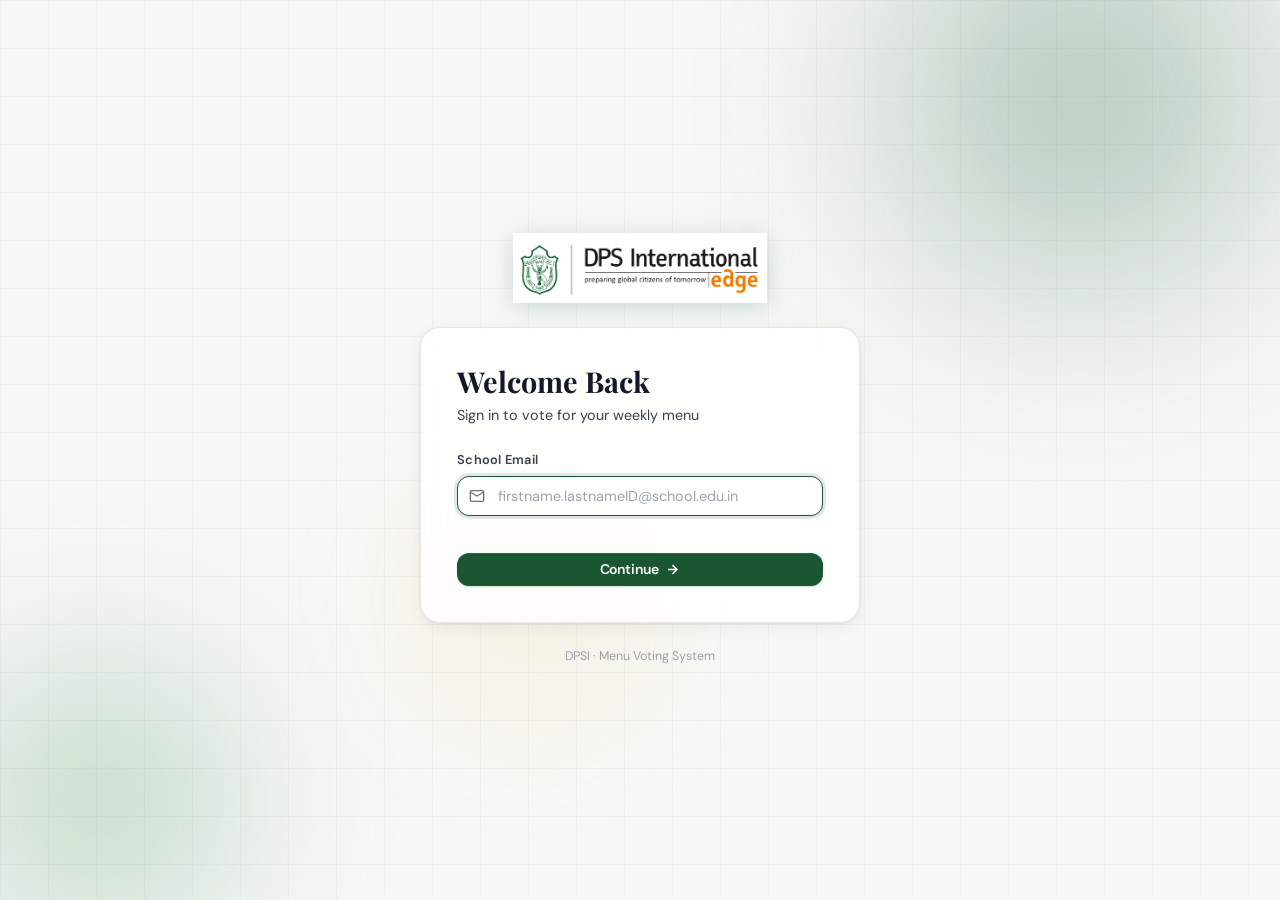
==== commit d7d69fe7: "Star item changes, navbar changes, branding changes, removed XP" ====
--- a/admin.html
+++ b/admin.html
@@ -1,353 +1,442 @@
-<!DOCTYPE html>
+<!doctype html>
 <html lang="en">
-<head>
-  <meta charset="UTF-8" />
-  <meta name="viewport" content="width=device-width, initial-scale=1.0" />
-  <title>DPS i-Edge · Admin Dashboard</title>
-  <link rel="preconnect" href="https://fonts.googleapis.com" />
-  <link rel="preconnect" href="https://fonts.gstatic.com" crossorigin />
-  <link href="https://fonts.googleapis.com/css2?family=Playfair+Display:wght@400;600;700&family=DM+Sans:wght@300;400;500;600&family=DM+Mono:wght@400;500&display=swap" rel="stylesheet" />
-  <link rel="stylesheet" href="css/main.css" />
-  <link rel="stylesheet" href="css/admin.css" />
-</head>
-<body class="app-page admin-page">
-
-  <!-- Admin Header -->
-  <header class="app-header glass-nav admin-header">
-    <div class="header-inner">
-      <div class="header-left">
-        <div class="admin-brand">
-          <div class="admin-icon">
-            <svg viewBox="0 0 24 24" fill="none" stroke="currentColor" stroke-width="2"><path d="M12 22s8-4 8-10V5l-8-3-8 3v7c0 6 8 10 8 10z"/></svg>
-          </div>
-          <div>
-            <p class="admin-label">Admin Dashboard</p>
-            <h2 class="admin-title">Menu Management</h2>
-          </div>
-        </div>
-      </div>
-      <div class="header-center">
-        <nav class="admin-tabs">
-          <button class="admin-tab active" data-tab="items">
-            <svg viewBox="0 0 24 24" fill="none" stroke="currentColor" stroke-width="2"><circle cx="12" cy="8" r="6"/><path d="M15.477 12.89L17 22l-5-3-5 3 1.523-9.11"/></svg>
-            <span>Menu Items</span>
-          </button>
-          <button class="admin-tab" data-tab="results">
-            <svg viewBox="0 0 24 24" fill="none" stroke="currentColor" stroke-width="2"><line x1="18" y1="20" x2="18" y2="10"/><line x1="12" y1="20" x2="12" y2="4"/><line x1="6" y1="20" x2="6" y2="14"/></svg>
-            <span>Results</span>
-          </button>
-          <button class="admin-tab" data-tab="settings">
-            <svg viewBox="0 0 24 24" fill="none" stroke="currentColor" stroke-width="2"><circle cx="12" cy="12" r="3"/><path d="M19.4 15a1.65 1.65 0 0 0 .33 1.82l.06.06a2 2 0 0 1-2.83 2.83l-.06-.06a1.65 1.65 0 0 0-1.82-.33 1.65 1.65 0 0 0-1 1.51V21a2 2 0 0 1-4 0v-.09A1.65 1.65 0 0 0 9 19.4a1.65 1.65 0 0 0-1.82.33l-.06.06a2 2 0 0 1-2.83-2.83l.06-.06A1.65 1.65 0 0 0 4.68 15a1.65 1.65 0 0 0-1.51-1H3a2 2 0 0 1 0-4h.09A1.65 1.65 0 0 0 4.6 9a1.65 1.65 0 0 0-.33-1.82l-.06-.06a2 2 0 0 1 2.83-2.83l.06.06A1.65 1.65 0 0 0 9 4.68a1.65 1.65 0 0 0 1-1.51V3a2 2 0 0 1 4 0v.09a1.65 1.65 0 0 0 1 1.51 1.65 1.65 0 0 0 1.82-.33l.06-.06a2 2 0 0 1 2.83 2.83l-.06.06A1.65 1.65 0 0 0 19.4 9a1.65 1.65 0 0 0 1.51 1H21a2 2 0 0 1 0 4h-.09a1.65 1.65 0 0 0-1.51 1z"/></svg>
-            <span>Settings</span>
-          </button>
-        </nav>
-      </div>
-      <div class="header-right">
-        <button class="btn btn-ghost icon-btn" id="logout-btn" title="Sign out">
-          <svg viewBox="0 0 24 24" fill="none" stroke="currentColor" stroke-width="2"><path d="M9 21H5a2 2 0 0 1-2-2V5a2 2 0 0 1 2-2h4"/><polyline points="16 17 21 12 16 7"/><line x1="21" y1="12" x2="9" y2="12"/></svg>
-        </button>
-      </div>
-    </div>
-  </header>
-
-  <!-- TAB: Menu Items -->
-  <div class="admin-panel" id="panel-items">
-    <div class="panel-header">
-      <div>
-        <h2 class="panel-title">Menu Items</h2>
-        <p class="panel-subtitle">Manage all food and drink options. Max <span class="highlight">6 star items</span>.</p>
-      </div>
-      <button class="btn btn-primary" id="add-item-btn">
-        <svg viewBox="0 0 24 24" fill="none" stroke="currentColor" stroke-width="2.5"><line x1="12" y1="5" x2="12" y2="19"/><line x1="5" y1="12" x2="19" y2="12"/></svg>
-        <span>Add Item</span>
-      </button>
-    </div>
-
-    <!-- Category Filter Tabs -->
-    <div class="category-filter-wrap">
-      <div class="category-filter" id="category-filter">
-        <button class="cat-btn active" data-cat="all">All</button>
-        <button class="cat-btn" data-cat="morning_drink">Morning Drink</button>
-        <button class="cat-btn" data-cat="fruit">Fruit</button>
-        <button class="cat-btn" data-cat="morning_snack">Morning Snack</button>
-        <button class="cat-btn" data-cat="main_course">Main Course</button>
-        <button class="cat-btn" data-cat="accompaniments">Accompaniments</button>
-        <button class="cat-btn" data-cat="dessert">Dessert</button>
-        <button class="cat-btn" data-cat="evening_snack">Evening Snack</button>
-        <button class="cat-btn" data-cat="evening_drink">Evening Drink</button>
-      </div>
-    </div>
-
-    <div class="star-warning" id="star-warning" style="display:none">
-      <svg viewBox="0 0 24 24" fill="currentColor"><path d="M12 2l3.09 6.26L22 9.27l-5 4.87 1.18 6.88L12 17.77l-6.18 3.25L7 14.14 2 9.27l6.91-1.01L12 2z"/></svg>
-      <span>6 star items reached — remove one before adding another</span>
-    </div>
-
-    <div class="admin-items-grid" id="admin-items-grid">
-      <!-- Item cards rendered by JS -->
-    </div>
-  </div>
-
-  <!-- TAB: Results -->
-  <div class="admin-panel" id="panel-results" style="display:none">
-    <div class="panel-header">
-      <div>
-        <h2 class="panel-title">Voting Results</h2>
-        <p class="panel-subtitle">Live overview of student preferences</p>
-      </div>
-      <button class="btn btn-secondary" id="refresh-results-btn">
-        <svg viewBox="0 0 24 24" fill="none" stroke="currentColor" stroke-width="2"><polyline points="23 4 23 10 17 10"/><polyline points="1 20 1 14 7 14"/><path d="M3.51 9a9 9 0 0 1 14.85-3.36L23 10M1 14l4.64 4.36A9 9 0 0 0 20.49 15"/></svg>
-        <span>Refresh</span>
-      </button>
-    </div>
-
-    <!-- Stats Row -->
-    <div class="stats-row" id="stats-row">
-      <div class="stat-card glass-card">
-        <p class="stat-label">Total Students</p>
-        <p class="stat-value" id="stat-total">—</p>
-      </div>
-      <div class="stat-card glass-card">
-        <p class="stat-label">Voted</p>
-        <p class="stat-value" id="stat-voted">—</p>
-      </div>
-      <div class="stat-card glass-card">
-        <p class="stat-label">Participation</p>
-        <p class="stat-value" id="stat-pct">—</p>
-      </div>
-    </div>
-
-    <!-- Day Results -->
-    <div class="results-days" id="results-days">
-      <!-- Rendered by JS -->
-    </div>
-  </div>
-
-  <!-- TAB: Settings -->
-  <div class="admin-panel" id="panel-settings" style="display:none">
-    <div class="panel-header">
-      <div>
-        <h2 class="panel-title">Settings</h2>
-        <p class="panel-subtitle">Control voting, week, and day availability</p>
-      </div>
-    </div>
-
-    <div class="settings-grid">
-      <!-- Voting Control -->
-      <div class="settings-card glass-card">
-        <div class="settings-card-header">
-          <svg viewBox="0 0 24 24" fill="none" stroke="currentColor" stroke-width="2"><circle cx="12" cy="12" r="10"/><polyline points="12 6 12 12 16 14"/></svg>
-          <h3>Voting Control</h3>
-        </div>
-        <p class="settings-desc">Open or close voting for all students globally.</p>
-        <div class="toggle-row">
-          <label class="toggle-label" for="voting-open-toggle">Voting is Open</label>
-          <label class="toggle-switch">
-            <input type="checkbox" id="voting-open-toggle" />
-            <span class="toggle-slider"></span>
-          </label>
-        </div>
-        <button class="btn btn-primary" id="save-voting-status-btn">Save</button>
-      </div>
-
-      <!-- Week Selection -->
-      <div class="settings-card glass-card">
-        <div class="settings-card-header">
-          <svg viewBox="0 0 24 24" fill="none" stroke="currentColor" stroke-width="2"><rect x="3" y="4" width="18" height="18" rx="2" ry="2"/><line x1="16" y1="2" x2="16" y2="6"/><line x1="8" y1="2" x2="8" y2="6"/><line x1="3" y1="10" x2="21" y2="10"/></svg>
-          <h3>Week Selection</h3>
-        </div>
-        <p class="settings-desc">Set the dates for the voting week displayed to students.</p>
-        <div class="form-group">
-          <label class="form-label">Week Start (Monday)</label>
-          <input type="date" id="week-start-input" class="form-input" />
-        </div>
-        <div class="form-group">
-          <label class="form-label">Week End (Friday)</label>
-          <input type="date" id="week-end-input" class="form-input" />
-        </div>
-        <button class="btn btn-primary" id="save-week-btn">Save Week</button>
-      </div>
-
-      <!-- Day Availability -->
-      <div class="settings-card glass-card">
-        <div class="settings-card-header">
-          <svg viewBox="0 0 24 24" fill="none" stroke="currentColor" stroke-width="2"><path d="M18.364 18.364A9 9 0 0 0 5.636 5.636m12.728 12.728A9 9 0 0 1 5.636 5.636m12.728 12.728L5.636 5.636"/></svg>
-          <h3>Day Availability</h3>
-        </div>
-        <p class="settings-desc">Disable days the school is closed (no holiday votes).</p>
-        <div class="day-toggles" id="day-toggles">
-          <div class="day-toggle-row" data-day="monday">
-            <span>Monday</span>
-            <label class="toggle-switch"><input type="checkbox" checked /><span class="toggle-slider"></span></label>
-          </div>
-          <div class="day-toggle-row" data-day="tuesday">
-            <span>Tuesday</span>
-            <label class="toggle-switch"><input type="checkbox" checked /><span class="toggle-slider"></span></label>
-          </div>
-          <div class="day-toggle-row" data-day="wednesday">
-            <span>Wednesday</span>
-            <label class="toggle-switch"><input type="checkbox" checked /><span class="toggle-slider"></span></label>
-          </div>
-          <div class="day-toggle-row" data-day="thursday">
-            <span>Thursday</span>
-            <label class="toggle-switch"><input type="checkbox" checked /><span class="toggle-slider"></span></label>
-          </div>
-          <div class="day-toggle-row" data-day="friday">
-            <span>Friday</span>
-            <label class="toggle-switch"><input type="checkbox" checked /><span class="toggle-slider"></span></label>
-          </div>
-        </div>
-        <button class="btn btn-primary" id="save-days-btn">Save Days</button>
-      </div>
-
-      <!-- Fixed Items -->
-      <div class="settings-card glass-card wide">
-        <div class="settings-card-header">
-          <svg viewBox="0 0 24 24" fill="none" stroke="currentColor" stroke-width="2"><path d="M12 22s8-4 8-10V5l-8-3-8 3v7c0 6 8 10 8 10z"/></svg>
-          <h3>Fixed Items</h3>
-        </div>
-        <p class="settings-desc">Lock a specific item for a day/category (e.g. special occasions). Students will be notified.</p>
-        <div class="fixed-item-form">
-          <div class="form-row">
-            <div class="form-group">
-              <label class="form-label">Day</label>
-              <select class="form-input" id="fixed-day-select">
-                <option value="monday">Monday</option>
-                <option value="tuesday">Tuesday</option>
-                <option value="wednesday">Wednesday</option>
-                <option value="thursday">Thursday</option>
-                <option value="friday">Friday</option>
-              </select>
-            </div>
-            <div class="form-group">
-              <label class="form-label">Category</label>
-              <select class="form-input" id="fixed-cat-select">
-                <option value="morning_drink">Morning Drink</option>
-                <option value="fruit">Fruit</option>
-                <option value="morning_snack">Morning Snack</option>
-                <option value="main_course">Main Course</option>
-                <option value="accompaniments">Accompaniments</option>
-                <option value="dessert">Dessert</option>
-                <option value="evening_snack">Evening Snack</option>
-                <option value="evening_drink">Evening Drink</option>
-              </select>
-            </div>
-            <div class="form-group">
-              <label class="form-label">Item</label>
-              <select class="form-input" id="fixed-item-select">
-                <option value="">— Select item —</option>
-              </select>
-            </div>
-          </div>
-          <button class="btn btn-primary" id="add-fixed-item-btn">Fix This Item</button>
-        </div>
-        <div class="fixed-items-list" id="fixed-items-list">
-          <!-- Rendered by JS -->
-        </div>
-      </div>
-    </div>
-  </div>
-
-  <!-- Modal: Add / Edit Item -->
-  <div class="modal-overlay" id="item-modal" style="display:none">
-    <div class="modal glass-card">
-      <div class="modal-header">
-        <h2 id="modal-title">Add Menu Item</h2>
-        <button class="modal-close" id="modal-close-btn">
-          <svg viewBox="0 0 24 24" fill="none" stroke="currentColor" stroke-width="2.5"><line x1="18" y1="6" x2="6" y2="18"/><line x1="6" y1="6" x2="18" y2="18"/></svg>
-        </button>
-      </div>
-      <div class="modal-body">
-        <input type="hidden" id="item-edit-id" />
-        <div class="form-group">
-          <label class="form-label">Item Name <span class="required">*</span></label>
-          <input type="text" id="item-name" class="form-input" placeholder="e.g. Mango Lassi" />
-        </div>
-        <div class="form-group">
-          <label class="form-label">Category <span class="required">*</span></label>
-          <select class="form-input" id="item-category">
-            <option value="">— Select —</option>
-            <option value="morning_drink">Morning Drink</option>
-            <option value="fruit">Fruit</option>
-            <option value="morning_snack">Morning Snack</option>
-            <option value="main_course">Main Course</option>
-            <option value="accompaniments">Accompaniments</option>
-            <option value="dessert">Dessert</option>
-            <option value="evening_snack">Evening Snack</option>
-            <option value="evening_drink">Evening Drink</option>
-          </select>
-        </div>
-        <div class="form-group">
-          <label class="form-label">Description</label>
-          <textarea id="item-description" class="form-input form-textarea" placeholder="Brief description (optional)" rows="2"></textarea>
-        </div>
-        <div class="form-group">
-          <label class="form-label">Image URL</label>
-          <input type="url" id="item-image" class="form-input" placeholder="https://… (optional)" />
-        </div>
-        <div class="form-group">
-          <label class="form-label">Allergens</label>
-          <div class="allergen-checkboxes">
-            <label class="allergen-check"><input type="checkbox" value="lactose" id="allergen-lactose" /><span class="allergen-tag lactose">Lactose</span></label>
-            <label class="allergen-check"><input type="checkbox" value="mushroom" id="allergen-mushroom" /><span class="allergen-tag mushroom">Mushroom</span></label>
-            <label class="allergen-check"><input type="checkbox" value="nuts" id="allergen-nuts" /><span class="allergen-tag nuts">Nuts</span></label>
-          </div>
-        </div>
-        <div class="form-group">
-          <div class="star-toggle-row">
-            <div>
-              <label class="form-label">Star Item</label>
-              <p class="form-hint">Junk food / treat. Limited to 1/day (2 on Friday). Max 6 star items total.</p>
-            </div>
-            <label class="toggle-switch">
-              <input type="checkbox" id="item-star" />
-              <span class="toggle-slider"></span>
-            </label>
-          </div>
-        </div>
-        <span class="form-error" id="item-form-error"></span>
-      </div>
-      <div class="modal-footer">
-        <button class="btn btn-ghost" id="item-cancel-btn">Cancel</button>
-        <button class="btn btn-primary" id="item-save-btn">
-          <span>Save Item</span>
-        </button>
-      </div>
-    </div>
-  </div>
-
-  <!-- Confirm Delete Modal -->
-  <div class="modal-overlay" id="delete-modal" style="display:none">
-    <div class="modal modal-sm glass-card">
-      <div class="modal-header">
-        <h2>Delete Item?</h2>
-      </div>
-      <div class="modal-body">
-        <p>Are you sure you want to delete <strong id="delete-item-name"></strong>? This cannot be undone.</p>
-      </div>
-      <div class="modal-footer">
-        <button class="btn btn-ghost" id="delete-cancel-btn">Cancel</button>
-        <button class="btn btn-danger" id="delete-confirm-btn">Delete</button>
-      </div>
-    </div>
-  </div>
-
-  <!-- Toast -->
-  <div class="toast" id="toast">
-    <svg class="toast-icon" viewBox="0 0 24 24" fill="none" stroke="currentColor" stroke-width="2.5"><polyline points="20 6 9 17 4 12"/></svg>
-    <span class="toast-msg" id="toast-msg"></span>
-  </div>
-
-  <!-- Loading Overlay -->
-  <div class="loading-overlay" id="loading-overlay" style="display:none">
-    <div class="loading-spinner"></div>
-    <p class="loading-text" id="loading-text">Loading…</p>
-  </div>
-
-  <script src="js/config.js"></script>
-  <script src="js/supabase.js"></script>
-  <script src="js/crypto.js"></script>
-  <script src="js/cache.js"></script>
-  <script src="js/admin.js"></script>
-</body>
+    <head>
+        <meta charset="UTF-8" />
+        <meta name="viewport" content="width=device-width, initial-scale=1.0" />
+        <title>DPSI Menu Voting · Admin Dashboard</title>
+        <link rel="preconnect" href="https://fonts.googleapis.com" />
+        <link rel="preconnect" href="https://fonts.gstatic.com" crossorigin />
+        <link
+            href="https://fonts.googleapis.com/css2?family=Playfair+Display:wght@400;600;700&family=DM+Sans:wght@300;400;500;600&family=DM+Mono:wght@400;500&display=swap"
+            rel="stylesheet"
+        />
+        <link rel="stylesheet" href="css/main.css" />
+        <link rel="stylesheet" href="css/admin.css" />
+    </head>
+    <body class="app-page admin-page">
+        <!-- Admin Header -->
+        <header class="app-header glass-nav admin-header">
+            <div class="header-inner">
+                <div class="header-left">
+                    <img src="logo.png" alt="DPSI Logo" class="nav-logo" />
+                    <div class="admin-brand">
+                        <div class="admin-icon">
+                            <svg viewBox="0 0 24 24" fill="none" stroke="currentColor" stroke-width="2">
+                                <path d="M12 22s8-4 8-10V5l-8-3-8 3v7c0 6 8 10 8 10z" />
+                            </svg>
+                        </div>
+                        <div>
+                            <p class="admin-label">Admin Dashboard</p>
+                            <h2 class="admin-title">Menu Management</h2>
+                        </div>
+                    </div>
+                </div>
+                <div class="header-center">
+                    <nav class="admin-tabs">
+                        <button class="admin-tab active" data-tab="items">
+                            <svg viewBox="0 0 24 24" fill="none" stroke="currentColor" stroke-width="2">
+                                <circle cx="12" cy="8" r="6" />
+                                <path d="M15.477 12.89L17 22l-5-3-5 3 1.523-9.11" />
+                            </svg>
+                            <span>Menu Items</span>
+                        </button>
+                        <button class="admin-tab" data-tab="results">
+                            <svg viewBox="0 0 24 24" fill="none" stroke="currentColor" stroke-width="2">
+                                <line x1="18" y1="20" x2="18" y2="10" />
+                                <line x1="12" y1="20" x2="12" y2="4" />
+                                <line x1="6" y1="20" x2="6" y2="14" />
+                            </svg>
+                            <span>Results</span>
+                        </button>
+                        <button class="admin-tab" data-tab="settings">
+                            <svg viewBox="0 0 24 24" fill="none" stroke="currentColor" stroke-width="2">
+                                <circle cx="12" cy="12" r="3" />
+                                <path
+                                    d="M19.4 15a1.65 1.65 0 0 0 .33 1.82l.06.06a2 2 0 0 1-2.83 2.83l-.06-.06a1.65 1.65 0 0 0-1.82-.33 1.65 1.65 0 0 0-1 1.51V21a2 2 0 0 1-4 0v-.09A1.65 1.65 0 0 0 9 19.4a1.65 1.65 0 0 0-1.82.33l-.06.06a2 2 0 0 1-2.83-2.83l.06-.06A1.65 1.65 0 0 0 4.68 15a1.65 1.65 0 0 0-1.51-1H3a2 2 0 0 1 0-4h.09A1.65 1.65 0 0 0 4.6 9a1.65 1.65 0 0 0-.33-1.82l-.06-.06a2 2 0 0 1 2.83-2.83l.06.06A1.65 1.65 0 0 0 9 4.68a1.65 1.65 0 0 0 1-1.51V3a2 2 0 0 1 4 0v.09a1.65 1.65 0 0 0 1 1.51 1.65 1.65 0 0 0 1.82-.33l.06-.06a2 2 0 0 1 2.83 2.83l-.06.06A1.65 1.65 0 0 0 19.4 9a1.65 1.65 0 0 0 1.51 1H21a2 2 0 0 1 0 4h-.09a1.65 1.65 0 0 0-1.51 1z"
+                                />
+                            </svg>
+                            <span>Settings</span>
+                        </button>
+                    </nav>
+                </div>
+                <div class="header-right">
+                    <button class="btn btn-ghost icon-btn" id="logout-btn" title="Sign out">
+                        <svg viewBox="0 0 24 24" fill="none" stroke="currentColor" stroke-width="2">
+                            <path d="M9 21H5a2 2 0 0 1-2-2V5a2 2 0 0 1 2-2h4" />
+                            <polyline points="16 17 21 12 16 7" />
+                            <line x1="21" y1="12" x2="9" y2="12" />
+                        </svg>
+                    </button>
+                </div>
+            </div>
+        </header>
+
+        <!-- TAB: Menu Items -->
+        <div class="admin-panel" id="panel-items">
+            <div class="panel-header">
+                <div>
+                    <h2 class="panel-title">Menu Items</h2>
+                    <p class="panel-subtitle">
+                        Manage all food and drink options. Max <span class="highlight">6 star items</span>.
+                    </p>
+                </div>
+                <button class="btn btn-primary" id="add-item-btn">
+                    <svg viewBox="0 0 24 24" fill="none" stroke="currentColor" stroke-width="2.5">
+                        <line x1="12" y1="5" x2="12" y2="19" />
+                        <line x1="5" y1="12" x2="19" y2="12" />
+                    </svg>
+                    <span>Add Item</span>
+                </button>
+            </div>
+
+            <!-- Category Filter Tabs -->
+            <div class="category-filter-wrap">
+                <div class="category-filter" id="category-filter">
+                    <button class="cat-btn active" data-cat="all">All</button>
+                    <button class="cat-btn" data-cat="morning_drink">Morning Drink</button>
+                    <button class="cat-btn" data-cat="fruit">Fruit</button>
+                    <button class="cat-btn" data-cat="morning_snack">Morning Snack</button>
+                    <button class="cat-btn" data-cat="main_course">Main Course</button>
+                    <button class="cat-btn" data-cat="accompaniments">Accompaniments</button>
+                    <button class="cat-btn" data-cat="dessert">Dessert</button>
+                    <button class="cat-btn" data-cat="evening_snack">Evening Snack</button>
+                    <button class="cat-btn" data-cat="evening_drink">Evening Drink</button>
+                </div>
+            </div>
+
+            <div class="star-warning" id="star-warning" style="display: none">
+                <svg viewBox="0 0 24 24" fill="currentColor">
+                    <path
+                        d="M12 2l3.09 6.26L22 9.27l-5 4.87 1.18 6.88L12 17.77l-6.18 3.25L7 14.14 2 9.27l6.91-1.01L12 2z"
+                    />
+                </svg>
+                <span>6 star items reached — remove one before adding another</span>
+            </div>
+
+            <div class="admin-items-grid" id="admin-items-grid">
+                <!-- Item cards rendered by JS -->
+            </div>
+        </div>
+
+        <!-- TAB: Results -->
+        <div class="admin-panel" id="panel-results" style="display: none">
+            <div class="panel-header">
+                <div>
+                    <h2 class="panel-title">Voting Results</h2>
+                    <p class="panel-subtitle">Live overview of student preferences</p>
+                </div>
+                <button class="btn btn-secondary" id="refresh-results-btn">
+                    <svg viewBox="0 0 24 24" fill="none" stroke="currentColor" stroke-width="2">
+                        <polyline points="23 4 23 10 17 10" />
+                        <polyline points="1 20 1 14 7 14" />
+                        <path d="M3.51 9a9 9 0 0 1 14.85-3.36L23 10M1 14l4.64 4.36A9 9 0 0 0 20.49 15" />
+                    </svg>
+                    <span>Refresh</span>
+                </button>
+            </div>
+
+            <!-- Stats Row -->
+            <div class="stats-row" id="stats-row">
+                <div class="stat-card glass-card">
+                    <p class="stat-label">Total Students</p>
+                    <p class="stat-value" id="stat-total">—</p>
+                </div>
+                <div class="stat-card glass-card">
+                    <p class="stat-label">Voted</p>
+                    <p class="stat-value" id="stat-voted">—</p>
+                </div>
+                <div class="stat-card glass-card">
+                    <p class="stat-label">Participation</p>
+                    <p class="stat-value" id="stat-pct">—</p>
+                </div>
+            </div>
+
+            <!-- Day Results -->
+            <div class="results-days" id="results-days">
+                <!-- Rendered by JS -->
+            </div>
+        </div>
+
+        <!-- TAB: Settings -->
+        <div class="admin-panel" id="panel-settings" style="display: none">
+            <div class="panel-header">
+                <div>
+                    <h2 class="panel-title">Settings</h2>
+                    <p class="panel-subtitle">Control voting, week, and day availability</p>
+                </div>
+            </div>
+
+            <div class="settings-grid">
+                <!-- Voting Control -->
+                <div class="settings-card glass-card">
+                    <div class="settings-card-header">
+                        <svg viewBox="0 0 24 24" fill="none" stroke="currentColor" stroke-width="2">
+                            <circle cx="12" cy="12" r="10" />
+                            <polyline points="12 6 12 12 16 14" />
+                        </svg>
+                        <h3>Voting Control</h3>
+                    </div>
+                    <p class="settings-desc">Open or close voting for all students globally.</p>
+                    <div class="toggle-row">
+                        <label class="toggle-label" for="voting-open-toggle">Voting is Open</label>
+                        <label class="toggle-switch">
+                            <input type="checkbox" id="voting-open-toggle" />
+                            <span class="toggle-slider"></span>
+                        </label>
+                    </div>
+                    <button class="btn btn-primary" id="save-voting-status-btn">Save</button>
+                </div>
+
+                <!-- Week Selection -->
+                <div class="settings-card glass-card">
+                    <div class="settings-card-header">
+                        <svg viewBox="0 0 24 24" fill="none" stroke="currentColor" stroke-width="2">
+                            <rect x="3" y="4" width="18" height="18" rx="2" ry="2" />
+                            <line x1="16" y1="2" x2="16" y2="6" />
+                            <line x1="8" y1="2" x2="8" y2="6" />
+                            <line x1="3" y1="10" x2="21" y2="10" />
+                        </svg>
+                        <h3>Week Selection</h3>
+                    </div>
+                    <p class="settings-desc">Set the dates for the voting week displayed to students.</p>
+                    <div class="form-group">
+                        <label class="form-label">Week Start (Monday)</label>
+                        <input type="date" id="week-start-input" class="form-input" />
+                    </div>
+                    <div class="form-group">
+                        <label class="form-label">Week End (Friday)</label>
+                        <input type="date" id="week-end-input" class="form-input" />
+                    </div>
+                    <button class="btn btn-primary" id="save-week-btn">Save Week</button>
+                </div>
+
+                <!-- Day Availability -->
+                <div class="settings-card glass-card">
+                    <div class="settings-card-header">
+                        <svg viewBox="0 0 24 24" fill="none" stroke="currentColor" stroke-width="2">
+                            <path
+                                d="M18.364 18.364A9 9 0 0 0 5.636 5.636m12.728 12.728A9 9 0 0 1 5.636 5.636m12.728 12.728L5.636 5.636"
+                            />
+                        </svg>
+                        <h3>Day Availability</h3>
+                    </div>
+                    <p class="settings-desc">Disable days the school is closed (no holiday votes).</p>
+                    <div class="day-toggles" id="day-toggles">
+                        <div class="day-toggle-row" data-day="monday">
+                            <span>Monday</span>
+                            <label class="toggle-switch"
+                                ><input type="checkbox" checked /><span class="toggle-slider"></span
+                            ></label>
+                        </div>
+                        <div class="day-toggle-row" data-day="tuesday">
+                            <span>Tuesday</span>
+                            <label class="toggle-switch"
+                                ><input type="checkbox" checked /><span class="toggle-slider"></span
+                            ></label>
+                        </div>
+                        <div class="day-toggle-row" data-day="wednesday">
+                            <span>Wednesday</span>
+                            <label class="toggle-switch"
+                                ><input type="checkbox" checked /><span class="toggle-slider"></span
+                            ></label>
+                        </div>
+                        <div class="day-toggle-row" data-day="thursday">
+                            <span>Thursday</span>
+                            <label class="toggle-switch"
+                                ><input type="checkbox" checked /><span class="toggle-slider"></span
+                            ></label>
+                        </div>
+                        <div class="day-toggle-row" data-day="friday">
+                            <span>Friday</span>
+                            <label class="toggle-switch"
+                                ><input type="checkbox" checked /><span class="toggle-slider"></span
+                            ></label>
+                        </div>
+                    </div>
+                    <button class="btn btn-primary" id="save-days-btn">Save Days</button>
+                </div>
+
+                <!-- Fixed Items -->
+                <div class="settings-card glass-card wide">
+                    <div class="settings-card-header">
+                        <svg viewBox="0 0 24 24" fill="none" stroke="currentColor" stroke-width="2">
+                            <path d="M12 22s8-4 8-10V5l-8-3-8 3v7c0 6 8 10 8 10z" />
+                        </svg>
+                        <h3>Fixed Items</h3>
+                    </div>
+                    <p class="settings-desc">
+                        Lock a specific item for a day/category (e.g. special occasions). Students will be notified.
+                    </p>
+                    <div class="fixed-item-form">
+                        <div class="form-row">
+                            <div class="form-group">
+                                <label class="form-label">Day</label>
+                                <select class="form-input" id="fixed-day-select">
+                                    <option value="monday">Monday</option>
+                                    <option value="tuesday">Tuesday</option>
+                                    <option value="wednesday">Wednesday</option>
+                                    <option value="thursday">Thursday</option>
+                                    <option value="friday">Friday</option>
+                                </select>
+                            </div>
+                            <div class="form-group">
+                                <label class="form-label">Category</label>
+                                <select class="form-input" id="fixed-cat-select">
+                                    <option value="morning_drink">Morning Drink</option>
+                                    <option value="fruit">Fruit</option>
+                                    <option value="morning_snack">Morning Snack</option>
+                                    <option value="main_course">Main Course</option>
+                                    <option value="accompaniments">Accompaniments</option>
+                                    <option value="dessert">Dessert</option>
+                                    <option value="evening_snack">Evening Snack</option>
+                                    <option value="evening_drink">Evening Drink</option>
+                                </select>
+                            </div>
+                            <div class="form-group">
+                                <label class="form-label">Item</label>
+                                <select class="form-input" id="fixed-item-select">
+                                    <option value="">— Select item —</option>
+                                </select>
+                            </div>
+                        </div>
+                        <button class="btn btn-primary" id="add-fixed-item-btn">Fix This Item</button>
+                    </div>
+                    <div class="fixed-items-list" id="fixed-items-list">
+                        <!-- Rendered by JS -->
+                    </div>
+                </div>
+            </div>
+        </div>
+
+        <!-- Modal: Add / Edit Item -->
+        <div class="modal-overlay" id="item-modal" style="display: none">
+            <div class="modal glass-card">
+                <div class="modal-header">
+                    <h2 id="modal-title">Add Menu Item</h2>
+                    <button class="modal-close" id="modal-close-btn">
+                        <svg viewBox="0 0 24 24" fill="none" stroke="currentColor" stroke-width="2.5">
+                            <line x1="18" y1="6" x2="6" y2="18" />
+                            <line x1="6" y1="6" x2="18" y2="18" />
+                        </svg>
+                    </button>
+                </div>
+                <div class="modal-body">
+                    <input type="hidden" id="item-edit-id" />
+                    <div class="form-group">
+                        <label class="form-label">Item Name <span class="required">*</span></label>
+                        <input type="text" id="item-name" class="form-input" placeholder="e.g. Mango Lassi" />
+                    </div>
+                    <div class="form-group">
+                        <label class="form-label">Category <span class="required">*</span></label>
+                        <select class="form-input" id="item-category">
+                            <option value="">— Select —</option>
+                            <option value="morning_drink">Morning Drink</option>
+                            <option value="fruit">Fruit</option>
+                            <option value="morning_snack">Morning Snack</option>
+                            <option value="main_course">Main Course</option>
+                            <option value="accompaniments">Accompaniments</option>
+                            <option value="dessert">Dessert</option>
+                            <option value="evening_snack">Evening Snack</option>
+                            <option value="evening_drink">Evening Drink</option>
+                        </select>
+                    </div>
+                    <div class="form-group">
+                        <label class="form-label">Description</label>
+                        <textarea
+                            id="item-description"
+                            class="form-input form-textarea"
+                            placeholder="Brief description (optional)"
+                            rows="2"
+                        ></textarea>
+                    </div>
+                    <div class="form-group">
+                        <label class="form-label">Image URL</label>
+                        <input type="url" id="item-image" class="form-input" placeholder="https://… (optional)" />
+                    </div>
+                    <div class="form-group">
+                        <label class="form-label">Allergens</label>
+                        <div class="allergen-checkboxes">
+                            <label class="allergen-check"
+                                ><input type="checkbox" value="lactose" id="allergen-lactose" /><span
+                                    class="allergen-tag lactose"
+                                    >Lactose</span
+                                ></label
+                            >
+                            <label class="allergen-check"
+                                ><input type="checkbox" value="mushroom" id="allergen-mushroom" /><span
+                                    class="allergen-tag mushroom"
+                                    >Mushroom</span
+                                ></label
+                            >
+                            <label class="allergen-check"
+                                ><input type="checkbox" value="nuts" id="allergen-nuts" /><span
+                                    class="allergen-tag nuts"
+                                    >Nuts</span
+                                ></label
+                            >
+                        </div>
+                    </div>
+                    <div class="form-group">
+                        <div class="star-toggle-row">
+                            <div>
+                                <label class="form-label">Star Item</label>
+                                <p class="form-hint">
+                                    Junk food / treat. Limited to 1/day (2 on Friday). Max 6 star items total.
+                                </p>
+                            </div>
+                            <label class="toggle-switch">
+                                <input type="checkbox" id="item-star" />
+                                <span class="toggle-slider"></span>
+                            </label>
+                        </div>
+                    </div>
+                    <span class="form-error" id="item-form-error"></span>
+                </div>
+                <div class="modal-footer">
+                    <button class="btn btn-ghost" id="item-cancel-btn">Cancel</button>
+                    <button class="btn btn-primary" id="item-save-btn">
+                        <span>Save Item</span>
+                    </button>
+                </div>
+            </div>
+        </div>
+
+        <!-- Confirm Delete Modal -->
+        <div class="modal-overlay" id="delete-modal" style="display: none">
+            <div class="modal modal-sm glass-card">
+                <div class="modal-header">
+                    <h2>Delete Item?</h2>
+                </div>
+                <div class="modal-body">
+                    <p>
+                        Are you sure you want to delete <strong id="delete-item-name"></strong>? This cannot be undone.
+                    </p>
+                </div>
+                <div class="modal-footer">
+                    <button class="btn btn-ghost" id="delete-cancel-btn">Cancel</button>
+                    <button class="btn btn-danger" id="delete-confirm-btn">Delete</button>
+                </div>
+            </div>
+        </div>
+
+        <!-- Toast -->
+        <div class="toast" id="toast">
+            <svg class="toast-icon" viewBox="0 0 24 24" fill="none" stroke="currentColor" stroke-width="2.5">
+                <polyline points="20 6 9 17 4 12" />
+            </svg>
+            <span class="toast-msg" id="toast-msg"></span>
+        </div>
+
+        <!-- Loading Overlay -->
+        <div class="loading-overlay" id="loading-overlay" style="display: none">
+            <div class="loading-spinner"></div>
+            <p class="loading-text" id="loading-text">Loading…</p>
+        </div>
+
+        <script src="js/config.js"></script>
+        <script src="js/supabase.js"></script>
+        <script src="js/crypto.js"></script>
+        <script src="js/cache.js"></script>
+        <script src="js/admin.js"></script>
+    </body>
 </html>
--- a/css/main.css
+++ b/css/main.css
@@ -1,526 +1,826 @@
 /* ===== CSS VARIABLES ===== */
 :root {
-  --green: #1A5632;
-  --green-light: #2a7a48;
-  --green-xlight: #3a9d5e;
-  --green-glass: rgba(26, 86, 50, 0.12);
-  --green-glass-hover: rgba(26, 86, 50, 0.22);
-  --accent: #e8b84b;
-  --accent-light: rgba(232, 184, 75, 0.15);
-  --red: #c0392b;
-  --red-light: rgba(192, 57, 43, 0.12);
-
-  --bg: #f0f2ed;
-  --bg-2: #e8ebe3;
-  --surface: rgba(255, 255, 255, 0.65);
-  --surface-2: rgba(255, 255, 255, 0.4);
-  --surface-border: rgba(26, 86, 50, 0.15);
-  --surface-shadow: 0 8px 32px rgba(26, 86, 50, 0.1), 0 2px 8px rgba(0,0,0,0.06);
-
-  --text-primary: #0f2318;
-  --text-secondary: #4a6355;
-  --text-muted: #8aaa95;
-  --text-on-green: #ffffff;
-
-  --font-display: 'Playfair Display', Georgia, serif;
-  --font-body: 'DM Sans', system-ui, sans-serif;
-  --font-mono: 'DM Mono', monospace;
-
-  --radius-sm: 8px;
-  --radius: 16px;
-  --radius-lg: 24px;
-  --radius-xl: 32px;
-
-  --transition: 0.2s cubic-bezier(0.4, 0, 0.2, 1);
-  --transition-slow: 0.4s cubic-bezier(0.4, 0, 0.2, 1);
-
-  /* Allergen colors */
-  --lactose-color: #7b5ea7;
-  --lactose-bg: rgba(123, 94, 167, 0.12);
-  --mushroom-color: #8B5E3C;
-  --mushroom-bg: rgba(139, 94, 60, 0.12);
-  --nuts-color: #D4742A;
-  --nuts-bg: rgba(212, 116, 42, 0.12);
-  --star-color: #e8b84b;
-  --star-bg: rgba(232, 184, 75, 0.15);
+    --green: #1a5632;
+    --green-light: #22703f;
+    --green-xlight: #2e8f52;
+    --green-glass: rgba(26, 86, 50, 0.08);
+    --green-glass-hover: rgba(26, 86, 50, 0.14);
+    --accent: #d4a017;
+    --accent-light: rgba(212, 160, 23, 0.13);
+    --red: #b91c1c;
+    --red-light: rgba(185, 28, 28, 0.09);
+
+    /* Cleaner, higher-contrast background palette — Notion/Linear inspired */
+    --bg: #f7f8f5;
+    --bg-2: #eef0eb;
+    --surface: rgba(255, 255, 255, 0.82);
+    --surface-solid: #ffffff;
+    --surface-2: rgba(255, 255, 255, 0.55);
+    --surface-border: rgba(0, 0, 0, 0.09);
+    --surface-border-strong: rgba(0, 0, 0, 0.16);
+    --surface-shadow: 0 1px 3px rgba(0, 0, 0, 0.07), 0 4px 16px rgba(0, 0, 0, 0.06);
+    --surface-shadow-lg: 0 2px 8px rgba(0, 0, 0, 0.06), 0 12px 32px rgba(0, 0, 0, 0.08);
+
+    /* High contrast text — Stripe/Linear style */
+    --text-primary: #111827;
+    --text-secondary: #374151;
+    --text-tertiary: #6b7280;
+    --text-muted: #9ca3af;
+    --text-on-green: #ffffff;
+
+    --font-display: 'Playfair Display', Georgia, serif;
+    --font-body: 'DM Sans', system-ui, sans-serif;
+    --font-mono: 'DM Mono', monospace;
+
+    --radius-sm: 6px;
+    --radius: 12px;
+    --radius-lg: 16px;
+    --radius-xl: 20px;
+    --radius-2xl: 28px;
+
+    --transition: 0.15s cubic-bezier(0.4, 0, 0.2, 1);
+    --transition-slow: 0.35s cubic-bezier(0.4, 0, 0.2, 1);
+    --app-header-height: 76px;
+    --app-header-height-mobile: 64px;
+
+    /* Allergen colors — bolder, clearly differentiated */
+    --lactose-color: #6d28d9;
+    --lactose-bg: #ede9fe;
+    --lactose-border: #c4b5fd;
+    --mushroom-color: #92400e;
+    --mushroom-bg: #fef3c7;
+    --mushroom-border: #fcd34d;
+    --nuts-color: #c2410c;
+    --nuts-bg: #ffedd5;
+    --nuts-border: #fed7aa;
+
+    --star-color: #92400e;
+    --star-bg: #fefce8;
+    --star-border: #fde047;
+    --star-outline: #d4a017;
 }
 
 /* ===== RESET ===== */
-*, *::before, *::after { box-sizing: border-box; margin: 0; padding: 0; }
+*,
+*::before,
+*::after {
+    box-sizing: border-box;
+    margin: 0;
+    padding: 0;
+}
 
 html {
-  scroll-behavior: smooth;
-  -webkit-font-smoothing: antialiased;
-  -moz-osx-font-smoothing: grayscale;
+    scroll-behavior: smooth;
+    -webkit-font-smoothing: antialiased;
+    -moz-osx-font-smoothing: grayscale;
 }
 
 body {
-  font-family: var(--font-body);
-  background: var(--bg);
-  color: var(--text-primary);
-  min-height: 100vh;
-  line-height: 1.5;
-}
-
-img { max-width: 100%; display: block; }
-button { cursor: pointer; border: none; background: none; font-family: inherit; }
-input, select, textarea { font-family: inherit; }
-a { color: inherit; text-decoration: none; }
+    font-family: var(--font-body);
+    background: var(--bg);
+    color: var(--text-primary);
+    min-height: 100vh;
+    line-height: 1.6;
+    font-size: 15px;
+}
+
+img {
+    max-width: 100%;
+    display: block;
+}
+button {
+    cursor: pointer;
+    border: none;
+    background: none;
+    font-family: inherit;
+}
+input,
+select,
+textarea {
+    font-family: inherit;
+}
+a {
+    color: inherit;
+    text-decoration: none;
+}
 
 /* ===== TYPOGRAPHY ===== */
-h1, h2, h3 { font-family: var(--font-display); line-height: 1.2; }
+h1,
+h2,
+h3 {
+    font-family: var(--font-display);
+    line-height: 1.2;
+}
 
 /* ===== GLASSMORPHISM ===== */
 .glass-card {
-  background: var(--surface);
-  backdrop-filter: blur(20px) saturate(1.4);
-  -webkit-backdrop-filter: blur(20px) saturate(1.4);
-  border: 1px solid var(--surface-border);
-  box-shadow: var(--surface-shadow);
+    background: var(--surface);
+    backdrop-filter: blur(24px) saturate(1.6);
+    -webkit-backdrop-filter: blur(24px) saturate(1.6);
+    border: 1px solid var(--surface-border);
+    box-shadow: var(--surface-shadow);
 }
 
 .glass-nav {
-  background: rgba(240, 242, 237, 0.8);
-  backdrop-filter: blur(24px) saturate(1.6);
-  -webkit-backdrop-filter: blur(24px) saturate(1.6);
-  border-bottom: 1px solid var(--surface-border);
+    background: rgba(247, 248, 245, 0.88);
+    backdrop-filter: blur(28px) saturate(1.8);
+    -webkit-backdrop-filter: blur(28px) saturate(1.8);
+    border-bottom: 1px solid var(--surface-border);
+    box-shadow: 0 1px 0 rgba(0, 0, 0, 0.05);
 }
 
 /* ===== BUTTONS ===== */
 .btn {
-  display: inline-flex;
-  align-items: center;
-  gap: 8px;
-  padding: 10px 20px;
-  border-radius: var(--radius);
-  font-size: 0.9rem;
-  font-weight: 600;
-  transition: all var(--transition);
-  white-space: nowrap;
-}
-
-.btn svg { width: 16px; height: 16px; flex-shrink: 0; }
+    display: inline-flex;
+    align-items: center;
+    gap: 7px;
+    padding: 9px 18px;
+    border-radius: var(--radius);
+    font-size: 0.875rem;
+    font-weight: 600;
+    font-family: var(--font-body);
+    letter-spacing: -0.01em;
+    transition: all var(--transition);
+    white-space: nowrap;
+    line-height: 1;
+}
+
+.btn svg {
+    width: 15px;
+    height: 15px;
+    flex-shrink: 0;
+}
 
 .btn-primary {
-  background: var(--green);
-  color: var(--text-on-green);
-  box-shadow: 0 4px 16px rgba(26, 86, 50, 0.3);
+    background: var(--green);
+    color: var(--text-on-green);
+    box-shadow:
+        0 1px 2px rgba(26, 86, 50, 0.2),
+        inset 0 1px 0 rgba(255, 255, 255, 0.08);
 }
 .btn-primary:hover {
-  background: var(--green-light);
-  box-shadow: 0 6px 20px rgba(26, 86, 50, 0.4);
-  transform: translateY(-1px);
-}
-.btn-primary:active { transform: translateY(0); }
+    background: var(--green-light);
+    box-shadow:
+        0 4px 12px rgba(26, 86, 50, 0.3),
+        inset 0 1px 0 rgba(255, 255, 255, 0.08);
+    transform: translateY(-1px);
+}
+.btn-primary:active {
+    transform: translateY(0);
+    box-shadow: 0 1px 2px rgba(26, 86, 50, 0.2);
+}
 
 .btn-secondary {
-  background: var(--green-glass);
-  color: var(--green);
-  border: 1px solid var(--surface-border);
+    background: var(--green-glass);
+    color: var(--green);
+    border: 1px solid rgba(26, 86, 50, 0.2);
 }
 .btn-secondary:hover {
-  background: var(--green-glass-hover);
-  transform: translateY(-1px);
+    background: var(--green-glass-hover);
+    border-color: rgba(26, 86, 50, 0.3);
+    transform: translateY(-1px);
 }
 
 .btn-ghost {
-  background: transparent;
-  color: var(--text-secondary);
-  border: 1px solid var(--surface-border);
-}
-.btn-ghost:hover { background: var(--green-glass); color: var(--green); }
+    background: transparent;
+    color: var(--text-secondary);
+    border: 1px solid var(--surface-border);
+}
+.btn-ghost:hover {
+    background: var(--bg-2);
+    color: var(--text-primary);
+    border-color: var(--surface-border-strong);
+}
 
 .btn-danger {
-  background: var(--red);
-  color: white;
-  box-shadow: 0 4px 16px rgba(192, 57, 43, 0.25);
-}
-.btn-danger:hover { background: #a93226; transform: translateY(-1px); }
-
-.btn-large { padding: 14px 32px; font-size: 1rem; border-radius: var(--radius-lg); }
-.btn-full { width: 100%; justify-content: center; }
-.icon-btn { padding: 10px; width: 40px; height: 40px; border-radius: 50%; }
+    background: var(--red);
+    color: white;
+    box-shadow: 0 1px 2px rgba(185, 28, 28, 0.2);
+}
+.btn-danger:hover {
+    background: #991b1b;
+    transform: translateY(-1px);
+    box-shadow: 0 4px 12px rgba(185, 28, 28, 0.25);
+}
+
+.btn-large {
+    padding: 12px 28px;
+    font-size: 0.95rem;
+    border-radius: var(--radius-lg);
+}
+.btn-full {
+    width: 100%;
+    justify-content: center;
+}
+.icon-btn {
+    padding: 8px;
+    width: 36px;
+    height: 36px;
+    border-radius: var(--radius);
+}
 
 /* ===== FORMS ===== */
-.form-group { display: flex; flex-direction: column; gap: 6px; }
+.form-group {
+    display: flex;
+    flex-direction: column;
+    gap: 5px;
+}
 
 .form-label {
-  font-size: 0.82rem;
-  font-weight: 600;
-  color: var(--text-secondary);
-  text-transform: uppercase;
-  letter-spacing: 0.06em;
-}
-
-.form-label .required { color: var(--red); }
-
-.input-wrapper { position: relative; display: flex; align-items: center; }
+    font-size: 0.8rem;
+    font-weight: 600;
+    color: var(--text-secondary);
+    letter-spacing: 0.02em;
+}
+
+.form-label .required {
+    color: var(--red);
+}
+
+.input-wrapper {
+    position: relative;
+    display: flex;
+    align-items: center;
+}
 
 .input-icon {
-  position: absolute;
-  left: 14px;
-  width: 18px;
-  height: 18px;
-  color: var(--text-muted);
-  pointer-events: none;
-  flex-shrink: 0;
+    position: absolute;
+    left: 12px;
+    width: 16px;
+    height: 16px;
+    color: var(--text-tertiary);
+    pointer-events: none;
+    flex-shrink: 0;
 }
 
 .form-input {
-  width: 100%;
-  padding: 12px 16px;
-  border-radius: var(--radius);
-  border: 1.5px solid var(--surface-border);
-  background: rgba(255,255,255,0.6);
-  color: var(--text-primary);
-  font-size: 0.95rem;
-  transition: all var(--transition);
-  outline: none;
-  -webkit-appearance: none;
-  appearance: none;
-}
-
-.input-wrapper .form-input { padding-left: 44px; }
-.input-wrapper .form-input:has(~ .toggle-pw) { padding-right: 44px; }
+    width: 100%;
+    padding: 10px 14px;
+    border-radius: var(--radius);
+    border: 1.5px solid var(--surface-border-strong);
+    background: var(--surface-solid);
+    color: var(--text-primary);
+    font-size: 0.9rem;
+    font-family: var(--font-body);
+    transition: all var(--transition);
+    outline: none;
+    -webkit-appearance: none;
+    appearance: none;
+    box-shadow: 0 1px 2px rgba(0, 0, 0, 0.04);
+}
+
+.input-wrapper .form-input {
+    padding-left: 40px;
+}
 
 .form-input:focus {
-  border-color: var(--green);
-  background: rgba(255,255,255,0.85);
-  box-shadow: 0 0 0 3px rgba(26, 86, 50, 0.1);
-}
-
-.form-input::placeholder { color: var(--text-muted); }
-
-.form-textarea { resize: vertical; min-height: 72px; }
-
-select.form-input { cursor: pointer; }
+    border-color: var(--green);
+    background: #fff;
+    box-shadow:
+        0 0 0 3px rgba(26, 86, 50, 0.12),
+        0 1px 2px rgba(0, 0, 0, 0.04);
+}
+
+.form-input::placeholder {
+    color: var(--text-muted);
+}
+
+.form-textarea {
+    resize: vertical;
+    min-height: 72px;
+}
+
+select.form-input {
+    cursor: pointer;
+}
 
 .toggle-pw {
-  position: absolute;
-  right: 12px;
-  color: var(--text-muted);
-  padding: 4px;
-  display: flex;
-}
-.toggle-pw svg { width: 18px; height: 18px; }
-.toggle-pw:hover { color: var(--green); }
+    position: absolute;
+    right: 10px;
+    color: var(--text-tertiary);
+    padding: 4px;
+    display: flex;
+    border-radius: var(--radius-sm);
+}
+.toggle-pw svg {
+    width: 16px;
+    height: 16px;
+}
+.toggle-pw:hover {
+    color: var(--green);
+}
 
 .form-error {
-  font-size: 0.82rem;
-  color: var(--red);
-  min-height: 16px;
-}
-
-.form-hint { font-size: 0.8rem; color: var(--text-muted); margin-top: 2px; }
+    font-size: 0.8rem;
+    color: var(--red);
+    min-height: 16px;
+    font-weight: 500;
+}
+
+.form-hint {
+    font-size: 0.78rem;
+    color: var(--text-tertiary);
+    margin-top: 1px;
+    line-height: 1.4;
+}
 
 .form-row {
-  display: grid;
-  grid-template-columns: repeat(auto-fit, minmax(160px, 1fr));
-  gap: 12px;
+    display: grid;
+    grid-template-columns: repeat(auto-fit, minmax(150px, 1fr));
+    gap: 12px;
 }
 
 /* ===== TOGGLE SWITCH ===== */
-.toggle-switch { position: relative; display: inline-block; width: 48px; height: 26px; flex-shrink: 0; }
-.toggle-switch input { opacity: 0; width: 0; height: 0; }
+.toggle-switch {
+    position: relative;
+    display: inline-block;
+    width: 48px;
+    height: 26px;
+    flex-shrink: 0;
+}
+.toggle-switch input {
+    opacity: 0;
+    width: 0;
+    height: 0;
+}
 .toggle-slider {
-  position: absolute; inset: 0;
-  background: #ccc;
-  border-radius: 26px;
-  transition: all var(--transition);
-  cursor: pointer;
+    position: absolute;
+    inset: 0;
+    background: #ccc;
+    border-radius: 26px;
+    transition: all var(--transition);
+    cursor: pointer;
 }
 .toggle-slider::before {
-  content: '';
-  position: absolute;
-  width: 20px; height: 20px;
-  left: 3px; top: 3px;
-  background: white;
-  border-radius: 50%;
-  transition: all var(--transition);
-  box-shadow: 0 1px 4px rgba(0,0,0,0.2);
-}
-.toggle-switch input:checked + .toggle-slider { background: var(--green); }
-.toggle-switch input:checked + .toggle-slider::before { transform: translateX(22px); }
+    content: '';
+    position: absolute;
+    width: 20px;
+    height: 20px;
+    left: 3px;
+    top: 3px;
+    background: white;
+    border-radius: 50%;
+    transition: all var(--transition);
+    box-shadow: 0 1px 4px rgba(0, 0, 0, 0.2);
+}
+.toggle-switch input:checked + .toggle-slider {
+    background: var(--green);
+}
+.toggle-switch input:checked + .toggle-slider::before {
+    transform: translateX(22px);
+}
 
 /* ===== APP HEADER ===== */
 .app-header {
-  position: sticky;
-  top: 0;
-  z-index: 100;
+    position: sticky;
+    top: 0;
+    z-index: 100;
+    --app-header-height: 76px;
+    --app-header-height-mobile: 64px;
 }
 
 .header-inner {
-  display: flex;
-  align-items: center;
-  justify-content: space-between;
-  gap: 16px;
-  max-width: 1280px;
-  margin: 0 auto;
-  padding: 12px 24px;
-}
-
-.header-left, .header-right {
-  display: flex;
-  align-items: center;
-  gap: 12px;
-  flex: 1;
-}
-
-.header-right { justify-content: flex-end; }
-.header-center { flex: 2; display: flex; justify-content: center; }
+    display: flex;
+    align-items: center;
+    justify-content: space-between;
+    gap: 16px;
+    max-width: 1280px;
+    margin: 0 auto;
+    padding: 12px 24px;
+}
+
+.header-left,
+.header-right {
+    display: flex;
+    align-items: center;
+    gap: 12px;
+    flex: 1;
+}
+
+.header-right {
+    justify-content: flex-end;
+}
+.header-center {
+    flex: 2;
+    display: flex;
+    justify-content: center;
+}
+
+.nav-logo {
+    width: 42px;
+    height: 42px;
+    object-fit: contain;
+    border-radius: 12px;
+}
 
 /* ===== ALLERGEN TAGS ===== */
 .allergen-tag {
-  display: inline-flex;
-  align-items: center;
-  gap: 4px;
-  padding: 3px 10px;
-  border-radius: 20px;
-  font-size: 0.72rem;
-  font-weight: 600;
-  text-transform: uppercase;
-  letter-spacing: 0.04em;
-}
-
-.allergen-tag.lactose { background: var(--lactose-bg); color: var(--lactose-color); }
-.allergen-tag.mushroom { background: var(--mushroom-bg); color: var(--mushroom-color); }
-.allergen-tag.nuts { background: var(--nuts-bg); color: var(--nuts-color); }
+    display: inline-flex;
+    align-items: center;
+    gap: 4px;
+    padding: 3px 9px;
+    border-radius: 6px;
+    font-size: 0.72rem;
+    font-weight: 700;
+    letter-spacing: 0.02em;
+    border: 1.5px solid;
+    line-height: 1.4;
+}
+
+.allergen-tag.lactose {
+    background: var(--lactose-bg);
+    color: var(--lactose-color);
+    border-color: var(--lactose-border);
+}
+.allergen-tag.mushroom {
+    background: var(--mushroom-bg);
+    color: var(--mushroom-color);
+    border-color: var(--mushroom-border);
+}
+.allergen-tag.nuts {
+    background: var(--nuts-bg);
+    color: var(--nuts-color);
+    border-color: var(--nuts-border);
+}
 
 .star-tag {
-  display: inline-flex;
-  align-items: center;
-  gap: 4px;
-  padding: 3px 10px;
-  border-radius: 20px;
-  font-size: 0.72rem;
-  font-weight: 700;
-  background: var(--star-bg);
-  color: #a07828;
-  text-transform: uppercase;
-  letter-spacing: 0.04em;
-}
-
-.star-tag svg { width: 10px; height: 10px; fill: currentColor; }
+    display: inline-flex;
+    align-items: center;
+    gap: 4px;
+    padding: 3px 9px;
+    border-radius: 6px;
+    font-size: 0.72rem;
+    font-weight: 700;
+    background: var(--star-bg);
+    color: var(--star-color);
+    border: 1.5px solid var(--star-border);
+    letter-spacing: 0.02em;
+}
+
+.star-tag svg {
+    width: 10px;
+    height: 10px;
+    fill: currentColor;
+}
 
 /* ===== ITEM CARD ===== */
 .item-card {
-  background: var(--surface);
-  backdrop-filter: blur(16px);
-  border: 1.5px solid var(--surface-border);
-  border-radius: var(--radius-lg);
-  overflow: hidden;
-  transition: all var(--transition);
-  cursor: pointer;
-  position: relative;
-  display: flex;
-  flex-direction: column;
+    background: var(--surface);
+    backdrop-filter: blur(16px);
+    -webkit-backdrop-filter: blur(16px);
+    border: 1.5px solid var(--surface-border);
+    border-radius: var(--radius-lg);
+    overflow: hidden;
+    transition: all var(--transition);
+    cursor: pointer;
+    position: relative;
+    display: flex;
+    flex-direction: column;
+    box-shadow: var(--surface-shadow);
 }
 
 .item-card:hover {
-  border-color: var(--green);
-  box-shadow: 0 8px 28px rgba(26, 86, 50, 0.15);
-  transform: translateY(-2px);
+    border-color: rgba(26, 86, 50, 0.4);
+    box-shadow: 0 4px 20px rgba(0, 0, 0, 0.1);
+    transform: translateY(-2px);
+}
+
+/* Star item — golden outline */
+.item-card.star-item {
+    border-color: var(--star-outline);
+    box-shadow:
+        0 0 0 1px var(--star-outline),
+        var(--surface-shadow);
+}
+.item-card.star-item:hover {
+    box-shadow:
+        0 0 0 2px var(--star-outline),
+        0 4px 20px rgba(212, 160, 23, 0.2);
 }
 
 .item-card.selected {
-  border-color: var(--green);
-  background: rgba(26, 86, 50, 0.06);
-  box-shadow: 0 0 0 3px rgba(26, 86, 50, 0.15), 0 8px 28px rgba(26, 86, 50, 0.12);
+    border-color: var(--green);
+    background: rgba(26, 86, 50, 0.04);
+    box-shadow:
+        0 0 0 2.5px var(--green),
+        0 4px 20px rgba(26, 86, 50, 0.12);
+}
+
+.item-card.selected.star-item {
+    border-color: var(--green);
+    box-shadow:
+        0 0 0 2.5px var(--green),
+        0 4px 20px rgba(26, 86, 50, 0.12);
 }
 
 .item-card.selected::after {
-  content: '';
-  position: absolute;
-  top: 12px;
-  right: 12px;
-  width: 22px;
-  height: 22px;
-  background: var(--green);
-  border-radius: 50%;
-  background-image: url("data:image/svg+xml,%3Csvg xmlns='http://www.w3.org/2000/svg' viewBox='0 0 24 24' fill='none' stroke='white' stroke-width='3'%3E%3Cpolyline points='20 6 9 17 4 12'/%3E%3C/svg%3E");
-  background-size: 14px;
-  background-position: center;
-  background-repeat: no-repeat;
+    content: '';
+    position: absolute;
+    top: 10px;
+    right: 10px;
+    width: 20px;
+    height: 20px;
+    background: var(--green);
+    border-radius: 50%;
+    background-image: url("data:image/svg+xml,%3Csvg xmlns='http://www.w3.org/2000/svg' viewBox='0 0 24 24' fill='none' stroke='white' stroke-width='3'%3E%3Cpolyline points='20 6 9 17 4 12'/%3E%3C/svg%3E");
+    background-size: 12px;
+    background-position: center;
+    background-repeat: no-repeat;
+    box-shadow: 0 2px 6px rgba(26, 86, 50, 0.3);
 }
 
 .item-card.disabled {
-  opacity: 0.45;
-  pointer-events: none;
-  filter: grayscale(0.4);
+    opacity: 0.4;
+    pointer-events: none;
+    filter: grayscale(0.5);
 }
 
 .item-card-img {
-  width: 100%;
-  height: 140px;
-  object-fit: cover;
+    width: 100%;
+    height: 130px;
+    object-fit: cover;
 }
 
 .item-card-body {
-  padding: 14px;
-  flex: 1;
-  display: flex;
-  flex-direction: column;
-  gap: 8px;
+    padding: 12px 14px 14px;
+    flex: 1;
+    display: flex;
+    flex-direction: column;
+    gap: 7px;
 }
 
 .item-card-name {
-  font-size: 0.95rem;
-  font-weight: 600;
-  color: var(--text-primary);
-  line-height: 1.3;
+    font-size: 0.92rem;
+    font-weight: 600;
+    color: var(--text-primary);
+    line-height: 1.3;
+    letter-spacing: -0.01em;
 }
 
 .item-card-desc {
-  font-size: 0.8rem;
-  color: var(--text-secondary);
-  line-height: 1.4;
+    font-size: 0.78rem;
+    color: var(--text-tertiary);
+    line-height: 1.4;
 }
 
 .item-card-tags {
-  display: flex;
-  flex-wrap: wrap;
-  gap: 4px;
-  margin-top: auto;
+    display: flex;
+    flex-wrap: wrap;
+    gap: 4px;
+    margin-top: auto;
+    padding-top: 4px;
 }
 
 /* ===== MODAL ===== */
 .modal-overlay {
-  position: fixed;
-  inset: 0;
-  background: rgba(15, 35, 24, 0.5);
-  backdrop-filter: blur(4px);
-  z-index: 200;
-  display: flex;
-  align-items: center;
-  justify-content: center;
-  padding: 20px;
-  animation: fadeIn 0.2s ease;
-}
-
-@keyframes fadeIn { from { opacity: 0; } to { opacity: 1; } }
+    position: fixed;
+    inset: 0;
+    background: rgba(0, 0, 0, 0.45);
+    backdrop-filter: blur(6px);
+    -webkit-backdrop-filter: blur(6px);
+    z-index: 200;
+    display: flex;
+    align-items: center;
+    justify-content: center;
+    padding: 20px;
+    animation: fadeIn 0.15s ease;
+}
+
+@keyframes fadeIn {
+    from {
+        opacity: 0;
+    }
+    to {
+        opacity: 1;
+    }
+}
 
 .modal {
-  width: 100%;
-  max-width: 560px;
-  max-height: 90vh;
-  overflow-y: auto;
-  border-radius: var(--radius-xl);
-  animation: slideUp 0.25s cubic-bezier(0.34, 1.56, 0.64, 1);
-}
-
-.modal-sm { max-width: 420px; }
-
-@keyframes slideUp { from { opacity: 0; transform: translateY(20px) scale(0.97); } to { opacity: 1; transform: none; } }
+    width: 100%;
+    max-width: 540px;
+    max-height: 92vh;
+    overflow-y: auto;
+    border-radius: var(--radius-xl);
+    /* Solid white background for maximum form legibility */
+    background: #ffffff !important;
+    backdrop-filter: none !important;
+    -webkit-backdrop-filter: none !important;
+    border: 1px solid var(--surface-border);
+    box-shadow:
+        0 8px 40px rgba(0, 0, 0, 0.16),
+        0 2px 8px rgba(0, 0, 0, 0.08);
+    animation: slideUp 0.2s cubic-bezier(0.34, 1.4, 0.64, 1);
+}
+
+.modal-sm {
+    max-width: 400px;
+}
+
+@keyframes slideUp {
+    from {
+        opacity: 0;
+        transform: translateY(16px) scale(0.98);
+    }
+    to {
+        opacity: 1;
+        transform: none;
+    }
+}
 
 .modal-header {
-  display: flex;
-  align-items: center;
-  justify-content: space-between;
-  padding: 24px 24px 0;
-  margin-bottom: 4px;
-}
-
-.modal-header h2 { font-size: 1.3rem; }
+    display: flex;
+    align-items: center;
+    justify-content: space-between;
+    padding: 22px 24px 0;
+    margin-bottom: 2px;
+    border-bottom: 1px solid var(--surface-border);
+    padding-bottom: 16px;
+}
+
+.modal-header h2 {
+    font-size: 1.15rem;
+    font-weight: 700;
+    color: var(--text-primary);
+}
 
 .modal-close {
-  width: 32px; height: 32px;
-  display: flex; align-items: center; justify-content: center;
-  border-radius: 50%;
-  color: var(--text-secondary);
-  transition: all var(--transition);
-}
-.modal-close:hover { background: var(--green-glass); color: var(--green); }
-.modal-close svg { width: 18px; height: 18px; }
+    width: 30px;
+    height: 30px;
+    display: flex;
+    align-items: center;
+    justify-content: center;
+    border-radius: var(--radius-sm);
+    color: var(--text-tertiary);
+    transition: all var(--transition);
+}
+.modal-close:hover {
+    background: var(--bg-2);
+    color: var(--text-primary);
+}
+.modal-close svg {
+    width: 16px;
+    height: 16px;
+}
 
 .modal-body {
-  padding: 20px 24px;
-  display: flex;
-  flex-direction: column;
-  gap: 16px;
+    padding: 20px 24px;
+    display: flex;
+    flex-direction: column;
+    gap: 14px;
+    background: #ffffff;
 }
 
 .modal-footer {
-  display: flex;
-  justify-content: flex-end;
-  gap: 10px;
-  padding: 0 24px 24px;
+    display: flex;
+    justify-content: flex-end;
+    gap: 8px;
+    padding: 14px 24px 20px;
+    border-top: 1px solid var(--surface-border);
+    background: #fafafa;
+    border-radius: 0 0 var(--radius-xl) var(--radius-xl);
 }
 
 /* ===== TOAST ===== */
 .toast {
-  position: fixed;
-  bottom: 32px;
-  left: 50%;
-  transform: translateX(-50%) translateY(100px);
-  background: var(--green);
-  color: white;
-  padding: 12px 20px;
-  border-radius: 40px;
-  display: flex;
-  align-items: center;
-  gap: 8px;
-  font-size: 0.9rem;
-  font-weight: 500;
-  box-shadow: 0 8px 24px rgba(26, 86, 50, 0.35);
-  z-index: 300;
-  transition: transform 0.3s cubic-bezier(0.34, 1.56, 0.64, 1);
-  white-space: nowrap;
-}
-
-.toast.show { transform: translateX(-50%) translateY(0); }
-.toast.error { background: var(--red); box-shadow: 0 8px 24px rgba(192, 57, 43, 0.35); }
-
-.toast-icon { width: 18px; height: 18px; flex-shrink: 0; }
+    position: fixed;
+    bottom: 32px;
+    left: 50%;
+    transform: translateX(-50%) translateY(100px);
+    background: var(--green);
+    color: white;
+    padding: 12px 20px;
+    border-radius: 40px;
+    display: flex;
+    align-items: center;
+    gap: 8px;
+    font-size: 0.9rem;
+    font-weight: 500;
+    box-shadow: 0 8px 24px rgba(26, 86, 50, 0.35);
+    z-index: 300;
+    transition: transform 0.3s cubic-bezier(0.34, 1.56, 0.64, 1);
+    white-space: nowrap;
+}
+
+.toast.show {
+    transform: translateX(-50%) translateY(0);
+}
+.toast.error {
+    background: var(--red);
+    box-shadow: 0 8px 24px rgba(192, 57, 43, 0.35);
+}
+
+.toast-icon {
+    width: 18px;
+    height: 18px;
+    flex-shrink: 0;
+}
 
 /* ===== LOADING OVERLAY ===== */
 .loading-overlay {
-  position: fixed;
-  inset: 0;
-  background: rgba(240, 242, 237, 0.7);
-  backdrop-filter: blur(8px);
-  z-index: 400;
-  display: flex;
-  flex-direction: column;
-  align-items: center;
-  justify-content: center;
-  gap: 16px;
+    position: fixed;
+    inset: 0;
+    background: rgba(240, 242, 237, 0.7);
+    backdrop-filter: blur(8px);
+    z-index: 400;
+    display: flex;
+    flex-direction: column;
+    align-items: center;
+    justify-content: center;
+    gap: 16px;
 }
 
 .loading-spinner {
-  width: 44px;
-  height: 44px;
-  border: 3px solid var(--surface-border);
-  border-top-color: var(--green);
-  border-radius: 50%;
-  animation: spin 0.8s linear infinite;
-}
-
-@keyframes spin { to { transform: rotate(360deg); } }
+    width: 44px;
+    height: 44px;
+    border: 3px solid var(--surface-border);
+    border-top-color: var(--green);
+    border-radius: 50%;
+    animation: spin 0.8s linear infinite;
+}
+
+@keyframes spin {
+    to {
+        transform: rotate(360deg);
+    }
+}
 
 .loading-text {
-  color: var(--text-secondary);
-  font-size: 0.9rem;
-}
-
-/* ===== ALLERGEN CHECKBOXES ===== */
-.allergen-checkboxes { display: flex; flex-wrap: wrap; gap: 8px; }
-.allergen-check { display: flex; align-items: center; cursor: pointer; }
-.allergen-check input { position: absolute; opacity: 0; width: 0; height: 0; }
-.allergen-check input:checked + .allergen-tag { opacity: 1; box-shadow: 0 0 0 2px currentColor; }
-.allergen-check .allergen-tag { opacity: 0.5; transition: all var(--transition); }
+    color: var(--text-secondary);
+    font-size: 0.9rem;
+}
+
+/* ===== ALLERGEN CHECKBOXES IN FORM ===== */
+.allergen-checkboxes {
+    display: flex;
+    flex-wrap: wrap;
+    gap: 8px;
+}
+.allergen-check {
+    display: flex;
+    align-items: center;
+    cursor: pointer;
+}
+.allergen-check input {
+    position: absolute;
+    opacity: 0;
+    width: 0;
+    height: 0;
+}
+/* Default: fully visible, not faded */
+.allergen-check .allergen-tag {
+    opacity: 1;
+    transition: all var(--transition);
+    cursor: pointer;
+    user-select: none;
+}
+/* Unselected: slightly muted but still readable */
+.allergen-check:not(:has(input:checked)) .allergen-tag {
+    opacity: 0.55;
+    filter: grayscale(0.3);
+}
+/* Selected: full colour + ring */
+.allergen-check input:checked + .allergen-tag {
+    opacity: 1;
+    filter: none;
+    box-shadow: 0 0 0 2px currentColor;
+}
+.allergen-check .allergen-tag:hover {
+    opacity: 1 !important;
+    filter: none !important;
+}
 
 /* ===== UTILITY ===== */
-.highlight { color: var(--green); font-weight: 600; }
-.text-muted { color: var(--text-muted); }
+.highlight {
+    color: var(--green);
+    font-weight: 600;
+}
+.text-muted {
+    color: var(--text-tertiary);
+}
 
 /* ===== RESPONSIVE BREAKPOINTS ===== */
 @media (max-width: 768px) {
-  .header-inner { padding: 10px 16px; gap: 8px; }
-  .header-center { flex: unset; }
-  .modal { border-radius: var(--radius-lg); }
+    .header-inner {
+        padding: 10px 16px;
+        gap: 8px;
+    }
+    .header-center {
+        flex: unset;
+    }
+    .modal {
+        border-radius: var(--radius-lg);
+    }
+    .modal-footer {
+        border-radius: 0 0 var(--radius-lg) var(--radius-lg);
+    }
 }
 
 @media (max-width: 480px) {
-  .btn { padding: 9px 16px; font-size: 0.85rem; }
-  .btn-large { padding: 12px 24px; }
-}
+    .btn {
+        padding: 8px 14px;
+        font-size: 0.82rem;
+    }
+    .btn-large {
+        padding: 11px 22px;
+    }
+}
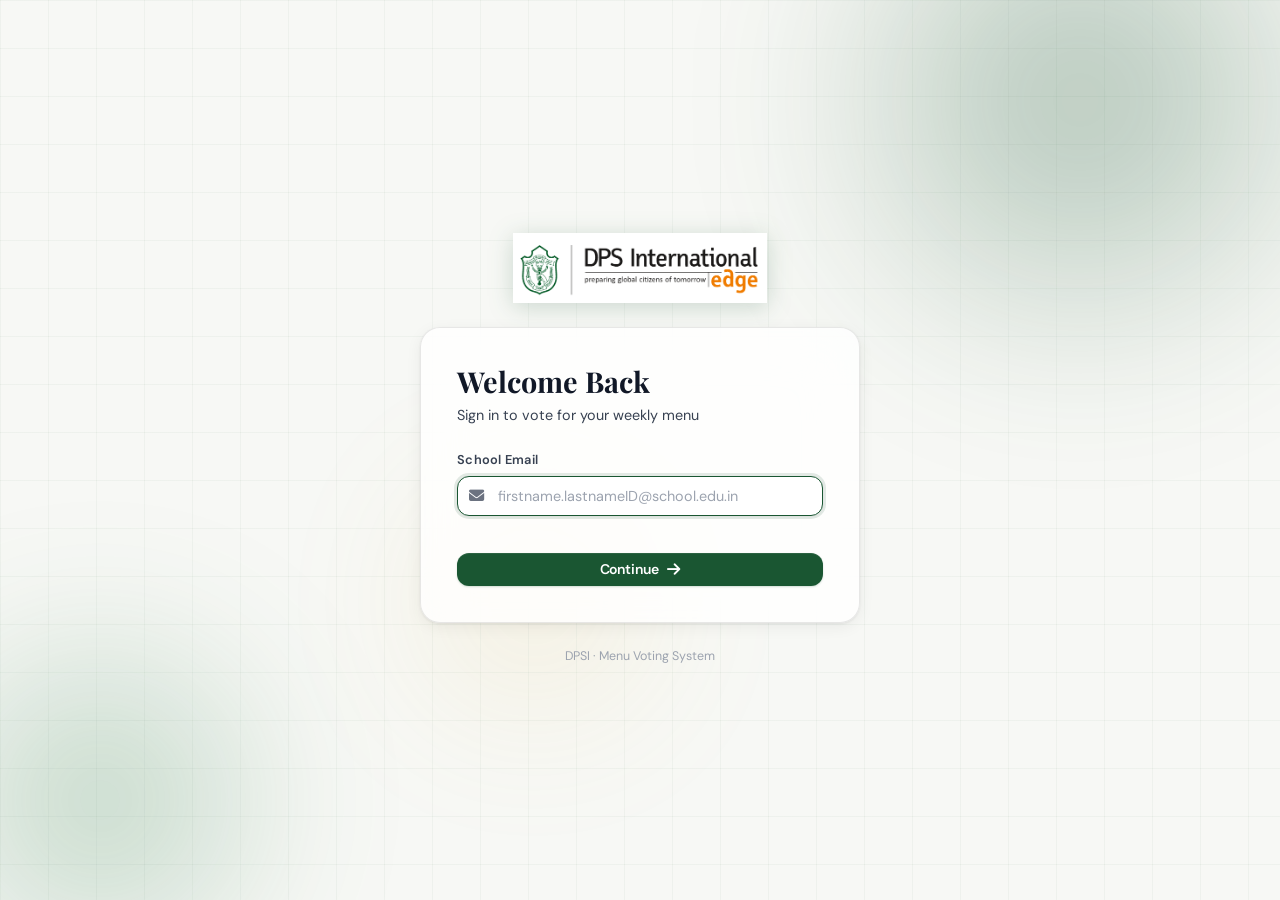
==== commit f618b622: "FontAwesome overhaul" ====
--- a/admin.html
+++ b/admin.html
@@ -10,6 +10,12 @@
             href="https://fonts.googleapis.com/css2?family=Playfair+Display:wght@400;600;700&family=DM+Sans:wght@300;400;500;600&family=DM+Mono:wght@400;500&display=swap"
             rel="stylesheet"
         />
+        <link
+            rel="stylesheet"
+            href="https://cdnjs.cloudflare.com/ajax/libs/font-awesome/6.5.1/css/all.min.css"
+            crossorigin="anonymous"
+            referrerpolicy="no-referrer"
+        />
         <link rel="stylesheet" href="css/main.css" />
         <link rel="stylesheet" href="css/admin.css" />
     </head>
@@ -18,12 +24,10 @@
         <header class="app-header glass-nav admin-header">
             <div class="header-inner">
                 <div class="header-left">
-                    <img src="logo.png" alt="DPSI Logo" class="nav-logo" />
+                    <img src="assets/logo.png" alt="DPSI Logo" class="nav-logo" />
                     <div class="admin-brand">
                         <div class="admin-icon">
-                            <svg viewBox="0 0 24 24" fill="none" stroke="currentColor" stroke-width="2">
-                                <path d="M12 22s8-4 8-10V5l-8-3-8 3v7c0 6 8 10 8 10z" />
-                            </svg>
+                            <i class="fa-solid fa-user-shield"></i>
                         </div>
                         <div>
                             <p class="admin-label">Admin Dashboard</p>
@@ -34,38 +38,22 @@
                 <div class="header-center">
                     <nav class="admin-tabs">
                         <button class="admin-tab active" data-tab="items">
-                            <svg viewBox="0 0 24 24" fill="none" stroke="currentColor" stroke-width="2">
-                                <circle cx="12" cy="8" r="6" />
-                                <path d="M15.477 12.89L17 22l-5-3-5 3 1.523-9.11" />
-                            </svg>
+                            <i class="fa-solid fa-utensils"></i>
                             <span>Menu Items</span>
                         </button>
                         <button class="admin-tab" data-tab="results">
-                            <svg viewBox="0 0 24 24" fill="none" stroke="currentColor" stroke-width="2">
-                                <line x1="18" y1="20" x2="18" y2="10" />
-                                <line x1="12" y1="20" x2="12" y2="4" />
-                                <line x1="6" y1="20" x2="6" y2="14" />
-                            </svg>
+                            <i class="fa-solid fa-chart-column"></i>
                             <span>Results</span>
                         </button>
                         <button class="admin-tab" data-tab="settings">
-                            <svg viewBox="0 0 24 24" fill="none" stroke="currentColor" stroke-width="2">
-                                <circle cx="12" cy="12" r="3" />
-                                <path
-                                    d="M19.4 15a1.65 1.65 0 0 0 .33 1.82l.06.06a2 2 0 0 1-2.83 2.83l-.06-.06a1.65 1.65 0 0 0-1.82-.33 1.65 1.65 0 0 0-1 1.51V21a2 2 0 0 1-4 0v-.09A1.65 1.65 0 0 0 9 19.4a1.65 1.65 0 0 0-1.82.33l-.06.06a2 2 0 0 1-2.83-2.83l.06-.06A1.65 1.65 0 0 0 4.68 15a1.65 1.65 0 0 0-1.51-1H3a2 2 0 0 1 0-4h.09A1.65 1.65 0 0 0 4.6 9a1.65 1.65 0 0 0-.33-1.82l-.06-.06a2 2 0 0 1 2.83-2.83l.06.06A1.65 1.65 0 0 0 9 4.68a1.65 1.65 0 0 0 1-1.51V3a2 2 0 0 1 4 0v.09a1.65 1.65 0 0 0 1 1.51 1.65 1.65 0 0 0 1.82-.33l.06-.06a2 2 0 0 1 2.83 2.83l-.06.06A1.65 1.65 0 0 0 19.4 9a1.65 1.65 0 0 0 1.51 1H21a2 2 0 0 1 0 4h-.09a1.65 1.65 0 0 0-1.51 1z"
-                                />
-                            </svg>
+                            <i class="fa-solid fa-gear"></i>
                             <span>Settings</span>
                         </button>
                     </nav>
                 </div>
                 <div class="header-right">
                     <button class="btn btn-ghost icon-btn" id="logout-btn" title="Sign out">
-                        <svg viewBox="0 0 24 24" fill="none" stroke="currentColor" stroke-width="2">
-                            <path d="M9 21H5a2 2 0 0 1-2-2V5a2 2 0 0 1 2-2h4" />
-                            <polyline points="16 17 21 12 16 7" />
-                            <line x1="21" y1="12" x2="9" y2="12" />
-                        </svg>
+                        <i class="fa-solid fa-right-from-bracket"></i>
                     </button>
                 </div>
             </div>
@@ -81,10 +69,7 @@
                     </p>
                 </div>
                 <button class="btn btn-primary" id="add-item-btn">
-                    <svg viewBox="0 0 24 24" fill="none" stroke="currentColor" stroke-width="2.5">
-                        <line x1="12" y1="5" x2="12" y2="19" />
-                        <line x1="5" y1="12" x2="19" y2="12" />
-                    </svg>
+                    <i class="fa-solid fa-plus"></i>
                     <span>Add Item</span>
                 </button>
             </div>
@@ -105,11 +90,7 @@
             </div>
 
             <div class="star-warning" id="star-warning" style="display: none">
-                <svg viewBox="0 0 24 24" fill="currentColor">
-                    <path
-                        d="M12 2l3.09 6.26L22 9.27l-5 4.87 1.18 6.88L12 17.77l-6.18 3.25L7 14.14 2 9.27l6.91-1.01L12 2z"
-                    />
-                </svg>
+                <i class="fa-solid fa-star"></i>
                 <span>6 star items reached — remove one before adding another</span>
             </div>
 
@@ -126,11 +107,7 @@
                     <p class="panel-subtitle">Live overview of student preferences</p>
                 </div>
                 <button class="btn btn-secondary" id="refresh-results-btn">
-                    <svg viewBox="0 0 24 24" fill="none" stroke="currentColor" stroke-width="2">
-                        <polyline points="23 4 23 10 17 10" />
-                        <polyline points="1 20 1 14 7 14" />
-                        <path d="M3.51 9a9 9 0 0 1 14.85-3.36L23 10M1 14l4.64 4.36A9 9 0 0 0 20.49 15" />
-                    </svg>
+                    <i class="fa-solid fa-arrows-rotate"></i>
                     <span>Refresh</span>
                 </button>
             </div>
@@ -170,10 +147,7 @@
                 <!-- Voting Control -->
                 <div class="settings-card glass-card">
                     <div class="settings-card-header">
-                        <svg viewBox="0 0 24 24" fill="none" stroke="currentColor" stroke-width="2">
-                            <circle cx="12" cy="12" r="10" />
-                            <polyline points="12 6 12 12 16 14" />
-                        </svg>
+                        <i class="fa-solid fa-toggle-on"></i>
                         <h3>Voting Control</h3>
                     </div>
                     <p class="settings-desc">Open or close voting for all students globally.</p>
@@ -190,12 +164,7 @@
                 <!-- Week Selection -->
                 <div class="settings-card glass-card">
                     <div class="settings-card-header">
-                        <svg viewBox="0 0 24 24" fill="none" stroke="currentColor" stroke-width="2">
-                            <rect x="3" y="4" width="18" height="18" rx="2" ry="2" />
-                            <line x1="16" y1="2" x2="16" y2="6" />
-                            <line x1="8" y1="2" x2="8" y2="6" />
-                            <line x1="3" y1="10" x2="21" y2="10" />
-                        </svg>
+                        <i class="fa-solid fa-calendar-days"></i>
                         <h3>Week Selection</h3>
                     </div>
                     <p class="settings-desc">Set the dates for the voting week displayed to students.</p>
@@ -213,11 +182,7 @@
                 <!-- Day Availability -->
                 <div class="settings-card glass-card">
                     <div class="settings-card-header">
-                        <svg viewBox="0 0 24 24" fill="none" stroke="currentColor" stroke-width="2">
-                            <path
-                                d="M18.364 18.364A9 9 0 0 0 5.636 5.636m12.728 12.728A9 9 0 0 1 5.636 5.636m12.728 12.728L5.636 5.636"
-                            />
-                        </svg>
+                        <i class="fa-solid fa-calendar-week"></i>
                         <h3>Day Availability</h3>
                     </div>
                     <p class="settings-desc">Disable days the school is closed (no holiday votes).</p>
@@ -259,9 +224,7 @@
                 <!-- Fixed Items -->
                 <div class="settings-card glass-card wide">
                     <div class="settings-card-header">
-                        <svg viewBox="0 0 24 24" fill="none" stroke="currentColor" stroke-width="2">
-                            <path d="M12 22s8-4 8-10V5l-8-3-8 3v7c0 6 8 10 8 10z" />
-                        </svg>
+                        <i class="fa-solid fa-star"></i>
                         <h3>Fixed Items</h3>
                     </div>
                     <p class="settings-desc">
@@ -314,10 +277,7 @@
                 <div class="modal-header">
                     <h2 id="modal-title">Add Menu Item</h2>
                     <button class="modal-close" id="modal-close-btn">
-                        <svg viewBox="0 0 24 24" fill="none" stroke="currentColor" stroke-width="2.5">
-                            <line x1="18" y1="6" x2="6" y2="18" />
-                            <line x1="6" y1="6" x2="18" y2="18" />
-                        </svg>
+                        <i class="fa-solid fa-xmark"></i>
                     </button>
                 </div>
                 <div class="modal-body">
@@ -421,9 +381,7 @@
 
         <!-- Toast -->
         <div class="toast" id="toast">
-            <svg class="toast-icon" viewBox="0 0 24 24" fill="none" stroke="currentColor" stroke-width="2.5">
-                <polyline points="20 6 9 17 4 12" />
-            </svg>
+            <span class="toast-icon"><i class="fa-solid fa-circle-check"></i></span>
             <span class="toast-msg" id="toast-msg"></span>
         </div>
 
--- a/css/main.css
+++ b/css/main.css
@@ -40,8 +40,8 @@
 
     --transition: 0.15s cubic-bezier(0.4, 0, 0.2, 1);
     --transition-slow: 0.35s cubic-bezier(0.4, 0, 0.2, 1);
-    --app-header-height: 76px;
-    --app-header-height-mobile: 64px;
+    --app-header-height: 82px;
+    --save-bar-height: 70px;
 
     /* Allergen colors — bolder, clearly differentiated */
     --lactose-color: #6d28d9;
@@ -145,9 +145,10 @@
     line-height: 1;
 }
 
-.btn svg {
+.btn i {
     width: 15px;
     height: 15px;
+    font-size: 0.95rem;
     flex-shrink: 0;
 }
 
@@ -218,6 +219,15 @@
     height: 36px;
     border-radius: var(--radius);
 }
+.icon-btn i {
+    display: inline-flex;
+    align-items: center;
+    justify-content: center;
+    width: 100%;
+    height: 100%;
+    font-size: 0.95rem;
+    line-height: 1;
+}
 
 /* ===== FORMS ===== */
 .form-group {
@@ -246,9 +256,8 @@
 .input-icon {
     position: absolute;
     left: 12px;
-    width: 16px;
-    height: 16px;
     color: var(--text-tertiary);
+    font-size: 0.95rem;
     pointer-events: none;
     flex-shrink: 0;
 }
@@ -302,9 +311,10 @@
     display: flex;
     border-radius: var(--radius-sm);
 }
-.toggle-pw svg {
+.toggle-pw i {
     width: 16px;
     height: 16px;
+    font-size: 1rem;
 }
 .toggle-pw:hover {
     color: var(--green);
@@ -375,8 +385,7 @@
     position: sticky;
     top: 0;
     z-index: 100;
-    --app-header-height: 76px;
-    --app-header-height-mobile: 64px;
+    padding: 0;
 }
 
 .header-inner {
@@ -384,9 +393,15 @@
     align-items: center;
     justify-content: space-between;
     gap: 16px;
-    max-width: 1280px;
-    margin: 0 auto;
-    padding: 12px 24px;
+    width: 100%;
+    max-width: none;
+    margin: 0;
+    padding: 12px 18px 12px 6px;
+}
+
+.header-left {
+    align-items: center;
+    gap: 14px;
 }
 
 .header-left,
@@ -407,10 +422,65 @@
 }
 
 .nav-logo {
-    width: 42px;
-    height: 42px;
+    width: auto;
+    height: 56px;
+    max-width: 160px;
+    margin-left: 2px;
     object-fit: contain;
     border-radius: 12px;
+}
+
+@media (max-width: 900px) {
+    .header-inner {
+        flex-wrap: wrap;
+        gap: 12px;
+        padding: 14px 18px;
+    }
+    .header-left,
+    .header-right,
+    .header-center {
+        flex: 1 1 100%;
+        justify-content: flex-start;
+    }
+    .header-center {
+        justify-content: center;
+    }
+    .header-right {
+        justify-content: flex-end;
+    }
+    .nav-logo {
+        height: 52px;
+    }
+}
+
+@media (max-width: 640px) {
+    .header-inner {
+        flex-wrap: wrap;
+        padding: 12px 16px;
+    }
+    .header-left,
+    .header-right,
+    .header-center {
+        width: 100%;
+        justify-content: space-between;
+    }
+    .header-center {
+        order: 3;
+        justify-content: flex-start;
+    }
+    .header-right {
+        justify-content: flex-end;
+    }
+    .app-main,
+    .save-bar-inner {
+        padding-left: 16px;
+        padding-right: 16px;
+    }
+    .save-bar-inner {
+        flex-direction: column;
+        align-items: stretch;
+        gap: 12px;
+    }
 }
 
 /* ===== ALLERGEN TAGS ===== */
@@ -457,10 +527,9 @@
     letter-spacing: 0.02em;
 }
 
-.star-tag svg {
-    width: 10px;
-    height: 10px;
-    fill: currentColor;
+.star-tag i {
+    font-size: 0.72rem;
+    line-height: 1;
 }
 
 /* ===== ITEM CARD ===== */
@@ -514,18 +583,19 @@
 }
 
 .item-card.selected::after {
-    content: '';
+    content: '\f00c';
+    font-family: 'Font Awesome 6 Free';
+    font-weight: 900;
+    color: white;
     position: absolute;
     top: 10px;
     right: 10px;
     width: 20px;
     height: 20px;
+    display: grid;
+    place-items: center;
     background: var(--green);
     border-radius: 50%;
-    background-image: url("data:image/svg+xml,%3Csvg xmlns='http://www.w3.org/2000/svg' viewBox='0 0 24 24' fill='none' stroke='white' stroke-width='3'%3E%3Cpolyline points='20 6 9 17 4 12'/%3E%3C/svg%3E");
-    background-size: 12px;
-    background-position: center;
-    background-repeat: no-repeat;
     box-shadow: 0 2px 6px rgba(26, 86, 50, 0.3);
 }
 
@@ -657,9 +727,9 @@
     background: var(--bg-2);
     color: var(--text-primary);
 }
-.modal-close svg {
-    width: 16px;
-    height: 16px;
+.modal-close i {
+    font-size: 0.95rem;
+    line-height: 1;
 }
 
 .modal-body {
--- a/css/admin.css
+++ b/css/admin.css
@@ -1,347 +1,510 @@
 /* ===== ADMIN PAGE ===== */
-.admin-page { background: var(--bg); }
+.admin-page {
+    background: var(--bg);
+}
 
 /* ===== ADMIN HEADER ===== */
-.admin-brand { display: flex; align-items: center; gap: 12px; }
+.admin-brand {
+    display: flex;
+    align-items: center;
+    gap: 12px;
+}
 
 .admin-icon {
-  width: 40px;
-  height: 40px;
-  border-radius: 12px;
-  background: var(--green);
-  display: flex;
-  align-items: center;
-  justify-content: center;
-  color: white;
-  flex-shrink: 0;
-}
-.admin-icon svg { width: 20px; height: 20px; }
-
-.admin-label { font-size: 0.7rem; text-transform: uppercase; letter-spacing: 0.08em; color: var(--text-muted); font-weight: 600; }
-.admin-title { font-size: 1rem; font-weight: 700; font-family: var(--font-display); color: var(--text-primary); }
+    width: 40px;
+    height: 40px;
+    border-radius: 12px;
+    background: var(--green);
+    display: flex;
+    align-items: center;
+    justify-content: center;
+    color: white;
+    flex-shrink: 0;
+}
+.admin-icon i {
+    font-size: 0.95rem;
+    line-height: 1;
+}
+
+.admin-label {
+    font-size: 0.7rem;
+    text-transform: uppercase;
+    letter-spacing: 0.08em;
+    color: var(--text-muted);
+    font-weight: 600;
+}
+.admin-title {
+    font-size: 1rem;
+    font-weight: 700;
+    font-family: var(--font-display);
+    color: var(--text-primary);
+}
 
 /* ===== ADMIN TABS ===== */
 .admin-tabs {
-  display: flex;
-  gap: 4px;
-  background: var(--green-glass);
-  border: 1px solid var(--surface-border);
-  border-radius: var(--radius-xl);
-  padding: 4px;
+    display: flex;
+    gap: 4px;
+    background: var(--green-glass);
+    border: 1px solid var(--surface-border);
+    border-radius: var(--radius-xl);
+    padding: 4px;
 }
 
 .admin-tab {
-  display: flex;
-  align-items: center;
-  gap: 7px;
-  padding: 8px 16px;
-  border-radius: var(--radius-lg);
-  font-size: 0.85rem;
-  font-weight: 600;
-  font-family: var(--font-body);
-  color: var(--text-secondary);
-  transition: all var(--transition);
-}
-.admin-tab svg { width: 15px; height: 15px; }
-.admin-tab:hover { color: var(--green); }
-.admin-tab.active { background: var(--green); color: white; box-shadow: 0 4px 12px rgba(26,86,50,0.25); }
+    display: flex;
+    align-items: center;
+    gap: 7px;
+    padding: 8px 16px;
+    border-radius: var(--radius-lg);
+    font-size: 0.85rem;
+    font-weight: 600;
+    font-family: var(--font-body);
+    color: var(--text-secondary);
+    transition: all var(--transition);
+}
+.admin-tab i {
+    width: 15px;
+    height: 15px;
+    font-size: 0.95rem;
+}
+.admin-tab:hover {
+    color: var(--green);
+}
+.admin-tab.active {
+    background: var(--green);
+    color: white;
+    box-shadow: 0 4px 12px rgba(26, 86, 50, 0.25);
+}
 
 /* ===== ADMIN PANEL ===== */
 .admin-panel {
-  max-width: 1280px;
-  margin: 0 auto;
-  padding: 24px;
+    max-width: 1280px;
+    margin: 0 auto;
+    padding: 24px;
 }
 
 .panel-header {
-  display: flex;
-  align-items: flex-start;
-  justify-content: space-between;
-  gap: 16px;
-  margin-bottom: 24px;
-}
-
-.panel-title { font-size: 1.6rem; font-family: var(--font-display); font-weight: 700; }
-.panel-subtitle { font-size: 0.85rem; color: var(--text-secondary); margin-top: 4px; }
+    display: flex;
+    align-items: flex-start;
+    justify-content: space-between;
+    gap: 16px;
+    margin-bottom: 24px;
+}
+
+.panel-title {
+    font-size: 1.6rem;
+    font-family: var(--font-display);
+    font-weight: 700;
+}
+.panel-subtitle {
+    font-size: 0.85rem;
+    color: var(--text-secondary);
+    margin-top: 4px;
+}
 
 /* ===== CATEGORY FILTER ===== */
-.category-filter-wrap { overflow-x: auto; scrollbar-width: none; margin-bottom: 20px; }
-.category-filter-wrap::-webkit-scrollbar { display: none; }
+.category-filter-wrap {
+    overflow-x: auto;
+    scrollbar-width: none;
+    margin-bottom: 20px;
+}
+.category-filter-wrap::-webkit-scrollbar {
+    display: none;
+}
 
 .category-filter {
-  display: flex;
-  gap: 6px;
-  padding-bottom: 4px;
-  width: max-content;
+    display: flex;
+    gap: 6px;
+    padding-bottom: 4px;
+    width: max-content;
 }
 
 .cat-btn {
-  padding: 7px 16px;
-  border-radius: 20px;
-  font-size: 0.82rem;
-  font-weight: 600;
-  color: var(--text-secondary);
-  border: 1.5px solid var(--surface-border);
-  background: var(--surface-2);
-  font-family: var(--font-body);
-  transition: all var(--transition);
-  white-space: nowrap;
-}
-.cat-btn:hover { border-color: var(--green); color: var(--green); }
-.cat-btn.active { background: var(--green); color: white; border-color: var(--green); box-shadow: 0 4px 12px rgba(26,86,50,0.25); }
+    padding: 7px 16px;
+    border-radius: 20px;
+    font-size: 0.82rem;
+    font-weight: 600;
+    color: var(--text-secondary);
+    border: 1.5px solid var(--surface-border);
+    background: var(--surface-2);
+    font-family: var(--font-body);
+    transition: all var(--transition);
+    white-space: nowrap;
+}
+.cat-btn:hover {
+    border-color: var(--green);
+    color: var(--green);
+}
+.cat-btn.active {
+    background: var(--green);
+    color: white;
+    border-color: var(--green);
+    box-shadow: 0 4px 12px rgba(26, 86, 50, 0.25);
+}
 
 /* ===== STAR WARNING ===== */
 .star-warning {
-  display: flex;
-  align-items: center;
-  gap: 8px;
-  padding: 10px 16px;
-  background: rgba(232, 184, 75, 0.12);
-  border: 1px solid rgba(232, 184, 75, 0.3);
-  border-radius: var(--radius-lg);
-  font-size: 0.85rem;
-  color: #856a1c;
-  margin-bottom: 16px;
-}
-.star-warning svg { width: 16px; height: 16px; fill: var(--accent); flex-shrink: 0; }
+    display: flex;
+    align-items: center;
+    gap: 8px;
+    padding: 10px 16px;
+    background: rgba(232, 184, 75, 0.12);
+    border: 1px solid rgba(232, 184, 75, 0.3);
+    border-radius: var(--radius-lg);
+    font-size: 0.85rem;
+    color: #856a1c;
+    margin-bottom: 16px;
+}
+.star-warning i {
+    width: 16px;
+    height: 16px;
+    font-size: 0.95rem;
+    color: var(--accent);
+    flex-shrink: 0;
+}
 
 /* ===== ADMIN ITEMS GRID ===== */
 .admin-items-grid {
-  display: grid;
-  grid-template-columns: repeat(auto-fill, minmax(220px, 1fr));
-  gap: 14px;
+    display: grid;
+    grid-template-columns: repeat(auto-fill, minmax(220px, 1fr));
+    gap: 14px;
 }
 
 .admin-item-card {
-  background: var(--surface);
-  backdrop-filter: blur(16px);
-  border: 1.5px solid var(--surface-border);
-  border-radius: var(--radius-lg);
-  overflow: hidden;
-  transition: all var(--transition);
-  display: flex;
-  flex-direction: column;
-}
-
-.admin-item-card:hover { box-shadow: var(--surface-shadow); transform: translateY(-2px); }
+    background: var(--surface);
+    backdrop-filter: blur(16px);
+    border: 1.5px solid var(--surface-border);
+    border-radius: var(--radius-lg);
+    overflow: hidden;
+    transition: all var(--transition);
+    display: flex;
+    flex-direction: column;
+}
+
+.admin-item-card:hover {
+    box-shadow: var(--surface-shadow);
+    transform: translateY(-2px);
+}
 
 .admin-item-img {
-  width: 100%;
-  height: 130px;
-  object-fit: cover;
+    width: 100%;
+    height: 130px;
+    object-fit: cover;
 }
 
 .admin-item-body {
-  padding: 14px;
-  flex: 1;
-  display: flex;
-  flex-direction: column;
-  gap: 8px;
+    padding: 14px;
+    flex: 1;
+    display: flex;
+    flex-direction: column;
+    gap: 8px;
 }
 
 .admin-item-name {
-  font-size: 0.95rem;
-  font-weight: 600;
+    font-size: 0.95rem;
+    font-weight: 600;
 }
 
 .admin-item-cat {
-  font-size: 0.75rem;
-  color: var(--text-muted);
-  font-weight: 500;
-  text-transform: uppercase;
-  letter-spacing: 0.05em;
-}
-
-.admin-item-tags { display: flex; flex-wrap: wrap; gap: 4px; }
+    font-size: 0.75rem;
+    color: var(--text-muted);
+    font-weight: 500;
+    text-transform: uppercase;
+    letter-spacing: 0.05em;
+}
+
+.admin-item-tags {
+    display: flex;
+    flex-wrap: wrap;
+    gap: 4px;
+}
 
 .admin-item-actions {
-  display: flex;
-  gap: 6px;
-  padding: 10px 14px;
-  border-top: 1px solid var(--surface-border);
-  background: rgba(0,0,0,0.01);
-}
-
-.admin-item-actions .btn { padding: 6px 12px; font-size: 0.78rem; border-radius: var(--radius-sm); }
+    display: flex;
+    gap: 6px;
+    padding: 10px 14px;
+    border-top: 1px solid var(--surface-border);
+    background: rgba(0, 0, 0, 0.01);
+}
+
+.admin-item-actions .btn {
+    padding: 6px 12px;
+    font-size: 0.78rem;
+    border-radius: var(--radius-sm);
+}
 
 /* ===== RESULTS ===== */
 .stats-row {
-  display: grid;
-  grid-template-columns: repeat(3, 1fr);
-  gap: 14px;
-  margin-bottom: 28px;
+    display: grid;
+    grid-template-columns: repeat(3, 1fr);
+    gap: 14px;
+    margin-bottom: 28px;
 }
 
 .stat-card {
-  border-radius: var(--radius-lg);
-  padding: 20px;
-  text-align: center;
-}
-
-.stat-label { font-size: 0.75rem; text-transform: uppercase; letter-spacing: 0.08em; color: var(--text-muted); font-weight: 600; margin-bottom: 8px; }
-.stat-value { font-size: 2rem; font-weight: 700; font-family: var(--font-display); color: var(--green); }
-
-.results-days { display: flex; flex-direction: column; gap: 24px; }
+    border-radius: var(--radius-lg);
+    padding: 20px;
+    text-align: center;
+}
+
+.stat-label {
+    font-size: 0.75rem;
+    text-transform: uppercase;
+    letter-spacing: 0.08em;
+    color: var(--text-muted);
+    font-weight: 600;
+    margin-bottom: 8px;
+}
+.stat-value {
+    font-size: 2rem;
+    font-weight: 700;
+    font-family: var(--font-display);
+    color: var(--green);
+}
+
+.results-days {
+    display: flex;
+    flex-direction: column;
+    gap: 24px;
+}
 
 .result-day-card {
-  background: var(--surface);
-  border: 1px solid var(--surface-border);
-  border-radius: var(--radius-xl);
-  overflow: hidden;
+    background: var(--surface);
+    border: 1px solid var(--surface-border);
+    border-radius: var(--radius-xl);
+    overflow: hidden;
 }
 
 .result-day-header {
-  padding: 16px 20px;
-  background: var(--green-glass);
-  border-bottom: 1px solid var(--surface-border);
-  display: flex;
-  align-items: center;
-  justify-content: space-between;
-}
-
-.result-day-title { font-family: var(--font-display); font-size: 1.1rem; font-weight: 600; }
-
-.result-meals { display: flex; flex-direction: column; }
+    padding: 16px 20px;
+    background: var(--green-glass);
+    border-bottom: 1px solid var(--surface-border);
+    display: flex;
+    align-items: center;
+    justify-content: space-between;
+}
+
+.result-day-title {
+    font-family: var(--font-display);
+    font-size: 1.1rem;
+    font-weight: 600;
+}
+
+.result-meals {
+    display: flex;
+    flex-direction: column;
+}
 
 .result-meal-row {
-  display: flex;
-  align-items: center;
-  gap: 12px;
-  padding: 12px 20px;
-  border-bottom: 1px solid var(--surface-border);
-}
-.result-meal-row:last-child { border-bottom: none; }
+    display: flex;
+    align-items: center;
+    gap: 12px;
+    padding: 12px 20px;
+    border-bottom: 1px solid var(--surface-border);
+}
+.result-meal-row:last-child {
+    border-bottom: none;
+}
 
 .result-meal-cat {
-  width: 140px;
-  flex-shrink: 0;
-  font-size: 0.78rem;
-  font-weight: 600;
-  color: var(--text-muted);
-  text-transform: uppercase;
-  letter-spacing: 0.04em;
+    width: 140px;
+    flex-shrink: 0;
+    font-size: 0.78rem;
+    font-weight: 600;
+    color: var(--text-muted);
+    text-transform: uppercase;
+    letter-spacing: 0.04em;
 }
 
 .result-meal-winner {
-  flex: 1;
-  display: flex;
-  align-items: center;
-  gap: 8px;
-}
-
-.result-item-name { font-size: 0.9rem; font-weight: 600; color: var(--text-primary); }
-.result-item-votes { font-size: 0.78rem; color: var(--text-muted); font-family: var(--font-mono); }
+    flex: 1;
+    display: flex;
+    align-items: center;
+    gap: 8px;
+}
+
+.result-item-name {
+    font-size: 0.9rem;
+    font-weight: 600;
+    color: var(--text-primary);
+}
+.result-item-votes {
+    font-size: 0.78rem;
+    color: var(--text-muted);
+    font-family: var(--font-mono);
+}
 
 .result-fixed-badge {
-  font-size: 0.72rem;
-  font-weight: 700;
-  padding: 2px 8px;
-  border-radius: 20px;
-  background: var(--green-glass);
-  color: var(--green);
-  text-transform: uppercase;
-  letter-spacing: 0.04em;
-}
-
-.result-no-votes { font-size: 0.85rem; color: var(--text-muted); font-style: italic; }
+    font-size: 0.72rem;
+    font-weight: 700;
+    padding: 2px 8px;
+    border-radius: 20px;
+    background: var(--green-glass);
+    color: var(--green);
+    text-transform: uppercase;
+    letter-spacing: 0.04em;
+}
+
+.result-no-votes {
+    font-size: 0.85rem;
+    color: var(--text-muted);
+    font-style: italic;
+}
 
 /* ===== SETTINGS ===== */
 .settings-grid {
-  display: grid;
-  grid-template-columns: repeat(auto-fit, minmax(280px, 1fr));
-  gap: 16px;
+    display: grid;
+    grid-template-columns: repeat(auto-fit, minmax(280px, 1fr));
+    gap: 16px;
 }
 
 .settings-card {
-  border-radius: var(--radius-xl);
-  padding: 24px;
-  display: flex;
-  flex-direction: column;
-  gap: 16px;
-}
-
-.settings-card.wide { grid-column: 1 / -1; }
+    border-radius: var(--radius-xl);
+    padding: 24px;
+    display: flex;
+    flex-direction: column;
+    gap: 16px;
+}
+
+.settings-card.wide {
+    grid-column: 1 / -1;
+}
 
 .settings-card-header {
-  display: flex;
-  align-items: center;
-  gap: 10px;
-}
-.settings-card-header svg { width: 20px; height: 20px; color: var(--green); flex-shrink: 0; }
-.settings-card-header h3 { font-size: 1rem; font-weight: 700; }
-
-.settings-desc { font-size: 0.85rem; color: var(--text-secondary); line-height: 1.5; }
+    display: flex;
+    align-items: center;
+    gap: 10px;
+}
+.settings-card-header i {
+    font-size: 1rem;
+    color: var(--green);
+    flex-shrink: 0;
+}
+.settings-card-header h3 {
+    font-size: 1rem;
+    font-weight: 700;
+}
+
+.settings-desc {
+    font-size: 0.85rem;
+    color: var(--text-secondary);
+    line-height: 1.5;
+}
 
 .toggle-row {
-  display: flex;
-  align-items: center;
-  justify-content: space-between;
-  gap: 12px;
-}
-.toggle-label { font-size: 0.9rem; font-weight: 600; }
+    display: flex;
+    align-items: center;
+    justify-content: space-between;
+    gap: 12px;
+}
+.toggle-label {
+    font-size: 0.9rem;
+    font-weight: 600;
+}
 
 /* Day Toggles */
-.day-toggles { display: flex; flex-direction: column; gap: 10px; }
+.day-toggles {
+    display: flex;
+    flex-direction: column;
+    gap: 10px;
+}
 .day-toggle-row {
-  display: flex;
-  align-items: center;
-  justify-content: space-between;
-  font-size: 0.9rem;
-  font-weight: 500;
+    display: flex;
+    align-items: center;
+    justify-content: space-between;
+    font-size: 0.9rem;
+    font-weight: 500;
 }
 
 /* Fixed Item Form */
-.fixed-item-form { display: flex; flex-direction: column; gap: 14px; }
+.fixed-item-form {
+    display: flex;
+    flex-direction: column;
+    gap: 14px;
+}
 
 .fixed-items-list {
-  display: flex;
-  flex-direction: column;
-  gap: 8px;
+    display: flex;
+    flex-direction: column;
+    gap: 8px;
 }
 
 .fixed-item-row {
-  display: flex;
-  align-items: center;
-  gap: 10px;
-  padding: 10px 14px;
-  background: var(--green-glass);
-  border-radius: var(--radius);
-  font-size: 0.85rem;
-}
-
-.fixed-item-row-label { font-weight: 600; flex: 1; }
-.fixed-item-row-meta { color: var(--text-muted); font-size: 0.78rem; }
+    display: flex;
+    align-items: center;
+    gap: 10px;
+    padding: 10px 14px;
+    background: var(--green-glass);
+    border-radius: var(--radius);
+    font-size: 0.85rem;
+}
+
+.fixed-item-row-label {
+    font-weight: 600;
+    flex: 1;
+}
+.fixed-item-row-meta {
+    color: var(--text-muted);
+    font-size: 0.78rem;
+}
 
 .fixed-remove-btn {
-  color: var(--red);
-  display: flex;
-  align-items: center;
-  transition: opacity var(--transition);
-}
-.fixed-remove-btn:hover { opacity: 0.7; }
-.fixed-remove-btn svg { width: 16px; height: 16px; }
+    color: var(--red);
+    display: flex;
+    align-items: center;
+    transition: opacity var(--transition);
+}
+.fixed-remove-btn:hover {
+    opacity: 0.7;
+}
+.fixed-remove-btn i {
+    font-size: 0.9rem;
+    line-height: 1;
+}
 
 /* ===== STAR ITEM TOGGLE in form ===== */
 .star-toggle-row {
-  display: flex;
-  align-items: center;
-  justify-content: space-between;
-  gap: 16px;
+    display: flex;
+    align-items: center;
+    justify-content: space-between;
+    gap: 16px;
 }
 
 /* ===== RESPONSIVE ===== */
 @media (max-width: 768px) {
-  .admin-panel { padding: 16px; }
-  .panel-header { flex-direction: column; gap: 12px; }
-  .stats-row { grid-template-columns: repeat(3, 1fr); gap: 8px; }
-  .stat-value { font-size: 1.5rem; }
-  .admin-tab span { display: none; }
-  .admin-tab { padding: 8px 12px; }
-  .result-meal-cat { width: 90px; }
+    .admin-panel {
+        padding: 16px;
+    }
+    .panel-header {
+        flex-direction: column;
+        gap: 12px;
+    }
+    .stats-row {
+        grid-template-columns: repeat(3, 1fr);
+        gap: 8px;
+    }
+    .stat-value {
+        font-size: 1.5rem;
+    }
+    .admin-tab span {
+        display: none;
+    }
+    .admin-tab {
+        padding: 8px 12px;
+    }
+    .result-meal-cat {
+        width: 90px;
+    }
 }
 
 @media (max-width: 480px) {
-  .stats-row { grid-template-columns: 1fr 1fr 1fr; }
-  .stat-card { padding: 14px 10px; }
-  .admin-items-grid { grid-template-columns: repeat(auto-fill, minmax(160px, 1fr)); }
-}
+    .stats-row {
+        grid-template-columns: 1fr 1fr 1fr;
+    }
+    .stat-card {
+        padding: 14px 10px;
+    }
+    .admin-items-grid {
+        grid-template-columns: repeat(auto-fill, minmax(160px, 1fr));
+    }
+}
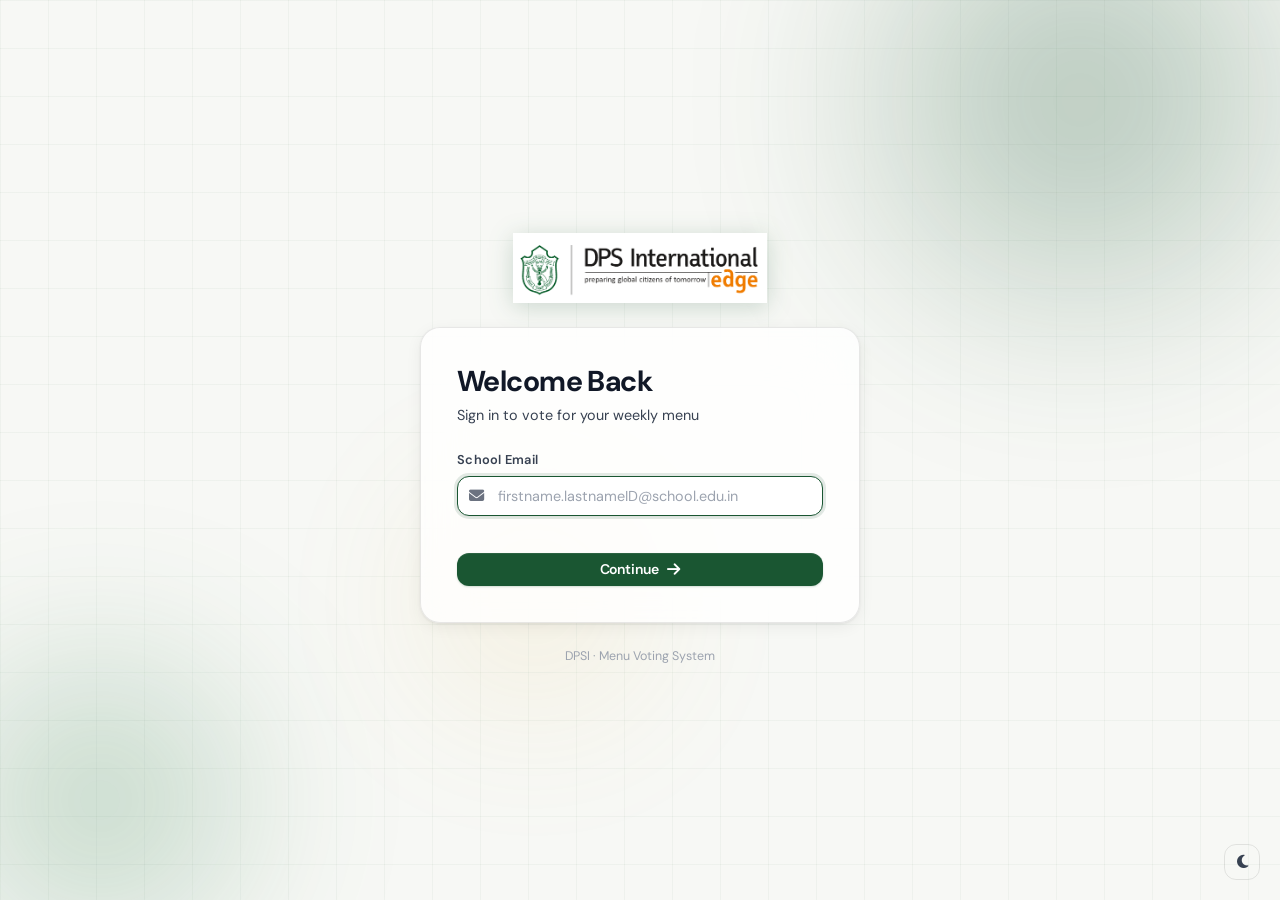
==== commit 58dc4e02: "UI and table changes" ====
--- a/admin.html
+++ b/admin.html
@@ -1,13 +1,20 @@
 <!doctype html>
 <html lang="en">
     <head>
+        <script>
+            // Apply saved theme immediately to prevent flash
+            (function () {
+                var t = localStorage.getItem('dpsi_theme');
+                if (t === 'dark') document.documentElement.setAttribute('data-theme', 'dark');
+            })();
+        </script>
         <meta charset="UTF-8" />
         <meta name="viewport" content="width=device-width, initial-scale=1.0" />
         <title>DPSI Menu Voting · Admin Dashboard</title>
         <link rel="preconnect" href="https://fonts.googleapis.com" />
         <link rel="preconnect" href="https://fonts.gstatic.com" crossorigin />
         <link
-            href="https://fonts.googleapis.com/css2?family=Playfair+Display:wght@400;600;700&family=DM+Sans:wght@300;400;500;600&family=DM+Mono:wght@400;500&display=swap"
+            href="https://fonts.googleapis.com/css2?family=DM+Sans:ital,opsz,wght@0,9..40,300;0,9..40,400;0,9..40,500;0,9..40,600;0,9..40,700;0,9..40,800;1,9..40,400&family=DM+Mono:wght@400;500&display=swap"
             rel="stylesheet"
         />
         <link
@@ -52,6 +59,9 @@
                     </nav>
                 </div>
                 <div class="header-right">
+                    <button class="dark-toggle" id="dark-toggle" title="Toggle dark mode">
+                        <i class="fa-solid fa-moon" id="dark-toggle-icon"></i>
+                    </button>
                     <button class="btn btn-ghost icon-btn" id="logout-btn" title="Sign out">
                         <i class="fa-solid fa-right-from-bracket"></i>
                     </button>
@@ -391,6 +401,25 @@
             <p class="loading-text" id="loading-text">Loading…</p>
         </div>
 
+        <script>
+            (function () {
+                var saved = localStorage.getItem('dpsi_theme');
+                var btn = document.getElementById('dark-toggle');
+                var icon = document.getElementById('dark-toggle-icon');
+                function applyTheme(dark) {
+                    document.documentElement.setAttribute('data-theme', dark ? 'dark' : '');
+                    icon.className = dark ? 'fa-solid fa-sun' : 'fa-solid fa-moon';
+                }
+                applyTheme(saved === 'dark');
+                btn.addEventListener('click', function () {
+                    var isDark = document.documentElement.getAttribute('data-theme') === 'dark';
+                    var next = !isDark;
+                    localStorage.setItem('dpsi_theme', next ? 'dark' : 'light');
+                    applyTheme(next);
+                });
+            })();
+        </script>
+
         <script src="js/config.js"></script>
         <script src="js/supabase.js"></script>
         <script src="js/crypto.js"></script>
--- a/css/main.css
+++ b/css/main.css
@@ -28,7 +28,7 @@
     --text-muted: #9ca3af;
     --text-on-green: #ffffff;
 
-    --font-display: 'Playfair Display', Georgia, serif;
+    --font-display: 'DM Sans', system-ui, sans-serif;
     --font-body: 'DM Sans', system-ui, sans-serif;
     --font-mono: 'DM Mono', monospace;
 
@@ -58,6 +58,55 @@
     --star-bg: #fefce8;
     --star-border: #fde047;
     --star-outline: #d4a017;
+
+    --transition: 0.15s cubic-bezier(0.4, 0, 0.2, 1);
+    --transition-slow: 0.35s cubic-bezier(0.4, 0, 0.2, 1);
+    --app-header-height: 82px;
+    --save-bar-height: 70px;
+
+    /* Allergen colors — bolder, clearly differentiated */
+    --lactose-color: #6d28d9;
+    --lactose-bg: #ede9fe;
+    --lactose-border: #c4b5fd;
+    --mushroom-color: #92400e;
+    --mushroom-bg: #fef3c7;
+    --mushroom-border: #fcd34d;
+    --nuts-color: #c2410c;
+    --nuts-bg: #ffedd5;
+    --nuts-border: #fed7aa;
+
+    --star-color: #92400e;
+    --star-bg: #fefce8;
+    --star-border: #fde047;
+    --star-outline: #d4a017;
+}
+
+/* ===== DARK MODE VARIABLES ===== */
+[data-theme='dark'] {
+    --bg: #0f1410;
+    --bg-2: #1a1f1b;
+    --surface: rgba(30, 38, 32, 0.9);
+    --surface-solid: #1e2620;
+    --surface-2: rgba(30, 38, 32, 0.6);
+    --surface-border: rgba(255, 255, 255, 0.08);
+    --surface-border-strong: rgba(255, 255, 255, 0.14);
+    --surface-shadow: 0 1px 3px rgba(0, 0, 0, 0.3), 0 4px 16px rgba(0, 0, 0, 0.25);
+    --surface-shadow-lg: 0 2px 8px rgba(0, 0, 0, 0.3), 0 12px 32px rgba(0, 0, 0, 0.35);
+    --text-primary: #f0f4f1;
+    --text-secondary: #c4cfc6;
+    --text-tertiary: #8a9e8d;
+    --text-muted: #5a7060;
+    --green-glass: rgba(56, 160, 90, 0.12);
+    --green-glass-hover: rgba(56, 160, 90, 0.2);
+    --star-bg: #1f1a08;
+    --star-border: #5a4a00;
+    --star-color: #f0c040;
+    --lactose-bg: #1e1530;
+    --lactose-border: #5b3fa0;
+    --mushroom-bg: #1e1500;
+    --mushroom-border: #7a5a00;
+    --nuts-bg: #1e0e00;
+    --nuts-border: #8a4020;
 }
 
 /* ===== RESET ===== */
@@ -109,7 +158,9 @@
 h2,
 h3 {
     font-family: var(--font-display);
+    font-weight: 800;
     line-height: 1.2;
+    letter-spacing: -0.02em;
 }
 
 /* ===== GLASSMORPHISM ===== */
@@ -750,6 +801,75 @@
     border-radius: 0 0 var(--radius-xl) var(--radius-xl);
 }
 
+/* ===== DARK MODE TOGGLE ===== */
+.dark-toggle {
+    width: 36px;
+    height: 36px;
+    border-radius: var(--radius);
+    display: flex;
+    align-items: center;
+    justify-content: center;
+    color: var(--text-secondary);
+    border: 1px solid var(--surface-border);
+    background: transparent;
+    transition: all var(--transition);
+    cursor: pointer;
+}
+.dark-toggle:hover {
+    background: var(--bg-2);
+    color: var(--text-primary);
+    border-color: var(--surface-border-strong);
+}
+.dark-toggle i {
+    font-size: 0.95rem;
+    line-height: 1;
+}
+
+/* ===== MENU SUMMARY POPUP ===== */
+.menu-summary-modal .modal {
+    max-width: 90vw;
+    width: 860px;
+}
+.menu-summary-modal .modal-body {
+    padding: 16px 24px 20px;
+}
+
+/* ===== GLASS NAV DARK ===== */
+[data-theme='dark'] .glass-nav {
+    background: rgba(15, 20, 16, 0.92);
+}
+[data-theme='dark'] .modal {
+    background: #1e2620 !important;
+}
+[data-theme='dark'] .modal-footer {
+    background: #171d18;
+}
+[data-theme='dark'] .modal-body {
+    background: #1e2620;
+}
+[data-theme='dark'] .form-input {
+    background: #141a15;
+    color: var(--text-primary);
+    border-color: var(--surface-border-strong);
+}
+[data-theme='dark'] .form-input:focus {
+    background: #0f1410;
+}
+[data-theme='dark'] .loading-overlay {
+    background: rgba(10, 14, 11, 0.75);
+}
+[data-theme='dark'] .summary-table-wrap,
+[data-theme='dark'] .summary-table td.row-label,
+[data-theme='dark'] .summary-table th {
+    background: #1a1f1b;
+}
+[data-theme='dark'] .summary-table th {
+    background: #141a15;
+}
+[data-theme='dark'] .summary-table td.row-label {
+    background: #141a15;
+}
+
 /* ===== TOAST ===== */
 .toast {
     position: fixed;
--- a/css/admin.css
+++ b/css/admin.css
@@ -35,9 +35,10 @@
 }
 .admin-title {
     font-size: 1rem;
-    font-weight: 700;
+    font-weight: 800;
     font-family: var(--font-display);
     color: var(--text-primary);
+    letter-spacing: -0.02em;
 }
 
 /* ===== ADMIN TABS ===== */
@@ -94,7 +95,8 @@
 .panel-title {
     font-size: 1.6rem;
     font-family: var(--font-display);
-    font-weight: 700;
+    font-weight: 800;
+    letter-spacing: -0.03em;
 }
 .panel-subtitle {
     font-size: 0.85rem;
@@ -257,9 +259,10 @@
 }
 .stat-value {
     font-size: 2rem;
-    font-weight: 700;
+    font-weight: 800;
     font-family: var(--font-display);
     color: var(--green);
+    letter-spacing: -0.03em;
 }
 
 .results-days {
@@ -287,7 +290,8 @@
 .result-day-title {
     font-family: var(--font-display);
     font-size: 1.1rem;
-    font-weight: 600;
+    font-weight: 800;
+    letter-spacing: -0.02em;
 }
 
 .result-meals {
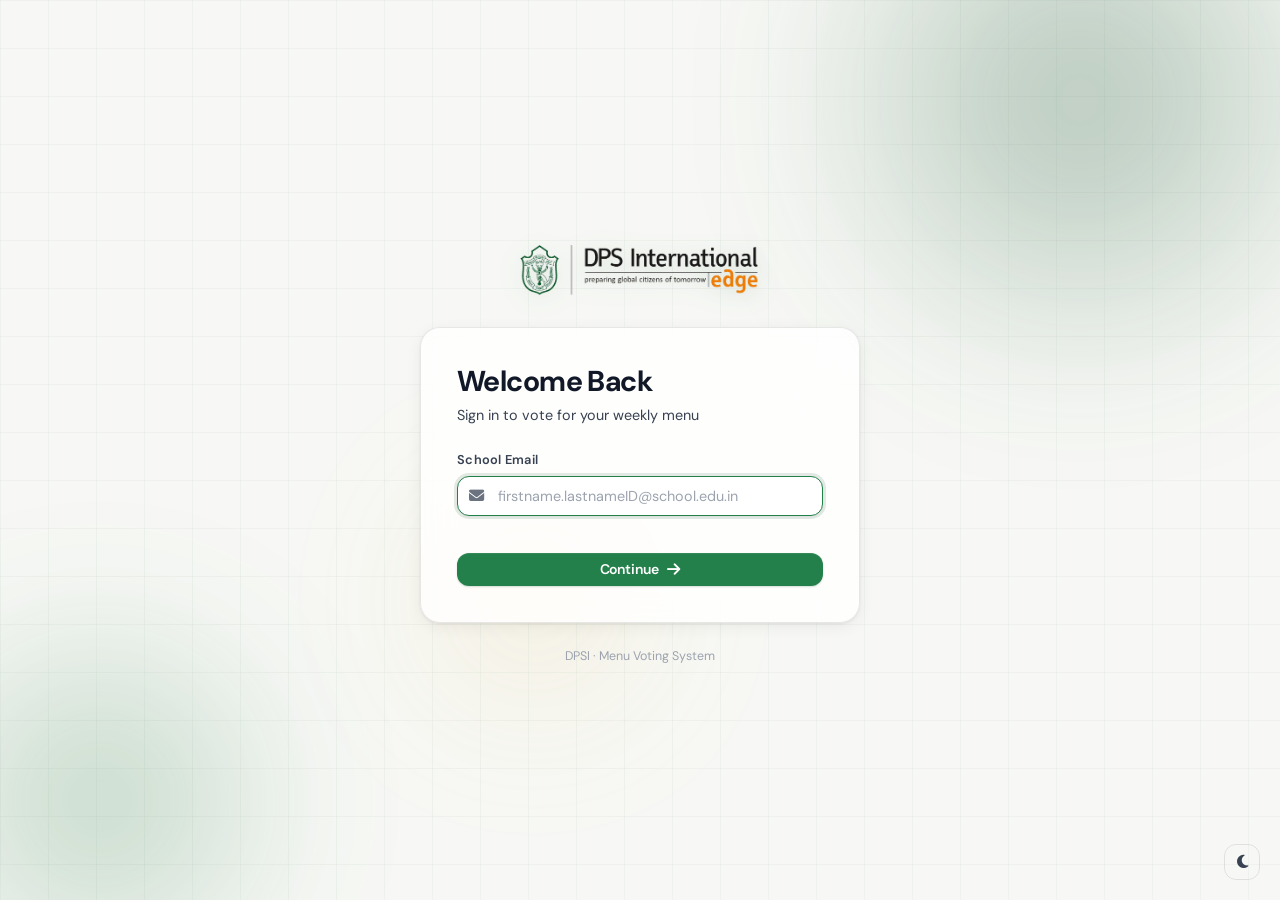
==== commit 667deeed: "Reset votes button added" ====
--- a/admin.html
+++ b/admin.html
@@ -37,7 +37,6 @@
                             <i class="fa-solid fa-user-shield"></i>
                         </div>
                         <div>
-                            <p class="admin-label">Admin Dashboard</p>
                             <h2 class="admin-title">Menu Management</h2>
                         </div>
                     </div>
@@ -116,10 +115,16 @@
                     <h2 class="panel-title">Voting Results</h2>
                     <p class="panel-subtitle">Live overview of student preferences</p>
                 </div>
-                <button class="btn btn-secondary" id="refresh-results-btn">
-                    <i class="fa-solid fa-arrows-rotate"></i>
-                    <span>Refresh</span>
-                </button>
+                <div class="panel-actions">
+                    <button class="btn btn-secondary" id="refresh-results-btn">
+                        <i class="fa-solid fa-arrows-rotate"></i>
+                        <span>Refresh</span>
+                    </button>
+                    <button class="btn btn-danger" id="reset-votes-btn">
+                        <i class="fa-solid fa-trash"></i>
+                        <span>Reset Votes</span>
+                    </button>
+                </div>
             </div>
 
             <!-- Stats Row -->
--- a/css/main.css
+++ b/css/main.css
@@ -1,14 +1,14 @@
 /* ===== CSS VARIABLES ===== */
 :root {
-    --green: #1a5632;
-    --green-light: #22703f;
-    --green-xlight: #2e8f52;
-    --green-glass: rgba(26, 86, 50, 0.08);
-    --green-glass-hover: rgba(26, 86, 50, 0.14);
-    --accent: #d4a017;
-    --accent-light: rgba(212, 160, 23, 0.13);
-    --red: #b91c1c;
-    --red-light: rgba(185, 28, 28, 0.09);
+    --green: #24804a;
+    --green-light: #31995d;
+    --green-xlight: #65bf8c;
+    --green-glass: rgba(33, 120, 67, 0.1);
+    --green-glass-hover: rgba(33, 120, 67, 0.18);
+    --accent: #f2c94c;
+    --accent-light: rgba(242, 201, 76, 0.18);
+    --red: #c94646;
+    --red-light: rgba(201, 70, 70, 0.14);
 
     /* Cleaner, higher-contrast background palette — Notion/Linear inspired */
     --bg: #f7f8f5;
@@ -57,56 +57,42 @@
     --star-color: #92400e;
     --star-bg: #fefce8;
     --star-border: #fde047;
-    --star-outline: #d4a017;
-
-    --transition: 0.15s cubic-bezier(0.4, 0, 0.2, 1);
-    --transition-slow: 0.35s cubic-bezier(0.4, 0, 0.2, 1);
-    --app-header-height: 82px;
-    --save-bar-height: 70px;
-
-    /* Allergen colors — bolder, clearly differentiated */
-    --lactose-color: #6d28d9;
-    --lactose-bg: #ede9fe;
-    --lactose-border: #c4b5fd;
-    --mushroom-color: #92400e;
-    --mushroom-bg: #fef3c7;
-    --mushroom-border: #fcd34d;
-    --nuts-color: #c2410c;
-    --nuts-bg: #ffedd5;
-    --nuts-border: #fed7aa;
-
-    --star-color: #92400e;
-    --star-bg: #fefce8;
-    --star-border: #fde047;
-    --star-outline: #d4a017;
+    --star-outline: #f4c43a;
 }
 
 /* ===== DARK MODE VARIABLES ===== */
 [data-theme='dark'] {
     --bg: #0f1410;
-    --bg-2: #1a1f1b;
-    --surface: rgba(30, 38, 32, 0.9);
-    --surface-solid: #1e2620;
-    --surface-2: rgba(30, 38, 32, 0.6);
-    --surface-border: rgba(255, 255, 255, 0.08);
-    --surface-border-strong: rgba(255, 255, 255, 0.14);
-    --surface-shadow: 0 1px 3px rgba(0, 0, 0, 0.3), 0 4px 16px rgba(0, 0, 0, 0.25);
-    --surface-shadow-lg: 0 2px 8px rgba(0, 0, 0, 0.3), 0 12px 32px rgba(0, 0, 0, 0.35);
-    --text-primary: #f0f4f1;
-    --text-secondary: #c4cfc6;
-    --text-tertiary: #8a9e8d;
-    --text-muted: #5a7060;
-    --green-glass: rgba(56, 160, 90, 0.12);
-    --green-glass-hover: rgba(56, 160, 90, 0.2);
+    --bg-2: #1b2220;
+    --surface: rgba(30, 38, 32, 0.95);
+    --surface-solid: #191f1a;
+    --surface-2: rgba(30, 38, 32, 0.72);
+    --surface-border: rgba(255, 255, 255, 0.1);
+    --surface-border-strong: rgba(255, 255, 255, 0.18);
+    --surface-shadow: 0 1px 3px rgba(0, 0, 0, 0.4), 0 4px 16px rgba(0, 0, 0, 0.35);
+    --surface-shadow-lg: 0 2px 8px rgba(0, 0, 0, 0.35), 0 12px 32px rgba(0, 0, 0, 0.4);
+    --text-primary: #e8efe9;
+    --text-secondary: #c4d2c2;
+    --text-tertiary: #8fa293;
+    --text-muted: #6a7b69;
+    --accent: #f4d35f;
+    --accent-light: rgba(244, 211, 95, 0.24);
+    --green: #39b974;
+    --green-light: #4fca8a;
+    --green-xlight: #7fe3b3;
+    --green-glass: rgba(56, 160, 90, 0.16);
+    --green-glass-hover: rgba(56, 160, 90, 0.28);
+    --red: #e86b6b;
+    --red-light: rgba(232, 107, 107, 0.18);
     --star-bg: #1f1a08;
-    --star-border: #5a4a00;
-    --star-color: #f0c040;
-    --lactose-bg: #1e1530;
-    --lactose-border: #5b3fa0;
-    --mushroom-bg: #1e1500;
-    --mushroom-border: #7a5a00;
-    --nuts-bg: #1e0e00;
-    --nuts-border: #8a4020;
+    --star-border: #7b5a00;
+    --star-color: #f5cc54;
+    --lactose-bg: #271a39;
+    --lactose-border: #8762d6;
+    --mushroom-bg: #2d2110;
+    --mushroom-border: #a57615;
+    --nuts-bg: #2a180f;
+    --nuts-border: #b0572f;
 }
 
 /* ===== RESET ===== */
@@ -549,19 +535,19 @@
 }
 
 .allergen-tag.lactose {
-    background: var(--lactose-bg);
-    color: var(--lactose-color);
-    border-color: var(--lactose-border);
+    background: #eef2ff;
+    color: #4f46e5;
+    border-color: #c7d2fe;
 }
 .allergen-tag.mushroom {
-    background: var(--mushroom-bg);
-    color: var(--mushroom-color);
-    border-color: var(--mushroom-border);
+    background: #fff7ed;
+    color: #92400e;
+    border-color: #fcd34d;
 }
 .allergen-tag.nuts {
-    background: var(--nuts-bg);
-    color: var(--nuts-color);
-    border-color: var(--nuts-border);
+    background: #fff1f0;
+    color: #9a3412;
+    border-color: #fda29b;
 }
 
 .star-tag {
@@ -838,6 +824,84 @@
 [data-theme='dark'] .glass-nav {
     background: rgba(15, 20, 16, 0.92);
 }
+[data-theme='dark'] .sticky-save-bar {
+    background: rgba(24, 30, 25, 0.96);
+    border-bottom: 1px solid rgba(255, 255, 255, 0.08);
+}
+[data-theme='dark'] .week-badge {
+    background: rgba(57, 182, 107, 0.12);
+    border-color: rgba(57, 182, 107, 0.25);
+    color: #cde9d4;
+}
+[data-theme='dark'] .nav-logo,
+[data-theme='dark'] #school-logo {
+    filter: brightness(1.2) saturate(1.15);
+    opacity: 0.98;
+    background-color: rgba(255, 255, 255, 0.14);
+    box-shadow: inset 0 0 14px rgba(255, 255, 255, 0.18);
+    border-radius: 14px;
+}
+[data-theme='dark'] .star-info-bar {
+    background: rgba(244, 210, 74, 0.14);
+    border-color: rgba(244, 210, 74, 0.32);
+    color: #f9e7b3;
+}
+[data-theme='dark'] .star-info-bar i {
+    color: #f4d35f;
+}
+[data-theme='dark'] .star-info-bar .star-used-badge {
+    background: rgba(244, 210, 74, 0.18);
+    border-color: rgba(244, 210, 74, 0.32);
+    color: var(--text-primary);
+}
+[data-theme='dark'] .btn-primary {
+    background: #2f7e5b;
+    color: #f4f8f3;
+    box-shadow: 0 4px 12px rgba(57, 182, 107, 0.2);
+}
+[data-theme='dark'] .btn-primary:hover {
+    background: #3ca77b;
+}
+[data-theme='dark'] .day-btn.active {
+    background: rgba(57, 182, 107, 0.18);
+    color: var(--text-primary);
+}
+[data-theme='dark'] .day-btn.active:hover {
+    background: rgba(57, 182, 107, 0.22);
+}
+[data-theme='dark'] .star-info-bar.star-limit-reached {
+    background: rgba(172, 41, 41, 0.16);
+    border-color: rgba(232, 107, 107, 0.28);
+    color: #f5d4d4;
+}
+[data-theme='dark'] .star-info-bar.star-limit-reached i {
+    color: #f9b3b3;
+}
+[data-theme='dark'] .star-info-bar.star-limit-reached .star-used-badge {
+    background: rgba(232, 107, 107, 0.18);
+    border-color: rgba(232, 107, 107, 0.28);
+    color: #ffffff;
+}
+[data-theme='dark'] .fixed-item-notice {
+    background: rgba(56, 160, 90, 0.12);
+    border-color: rgba(56, 160, 90, 0.24);
+    color: #d8f5d7;
+}
+[data-theme='dark'] .allergen-tag.lactose {
+    background: rgba(99, 102, 241, 0.18);
+    color: #eef2ff;
+    border-color: rgba(99, 102, 241, 0.42);
+}
+[data-theme='dark'] .allergen-tag.mushroom {
+    background: rgba(168, 85, 0, 0.18);
+    color: #ffefc7;
+    border-color: rgba(168, 85, 0, 0.38);
+}
+[data-theme='dark'] .allergen-tag.nuts {
+    background: rgba(220, 38, 38, 0.18);
+    color: #ffe8dc;
+    border-color: rgba(220, 38, 38, 0.38);
+}
 [data-theme='dark'] .modal {
     background: #1e2620 !important;
 }
@@ -868,6 +932,10 @@
 }
 [data-theme='dark'] .summary-table td.row-label {
     background: #141a15;
+}
+[data-theme='dark'] .summary-table td.voted,
+[data-theme='dark'] .summary-table td.consensus-winner {
+    color: var(--text-primary);
 }
 
 /* ===== TOAST ===== */
@@ -899,6 +967,11 @@
     box-shadow: 0 8px 24px rgba(192, 57, 43, 0.35);
 }
 
+[data-theme='dark'] .toast {
+    background: #1b5d45;
+    box-shadow: 0 8px 24px rgba(0, 0, 0, 0.45);
+}
+
 .toast-icon {
     width: 18px;
     height: 18px;
--- a/css/admin.css
+++ b/css/admin.css
@@ -90,6 +90,13 @@
     justify-content: space-between;
     gap: 16px;
     margin-bottom: 24px;
+}
+
+.panel-actions {
+    display: flex;
+    flex-direction: column;
+    align-items: flex-end;
+    gap: 10px;
 }
 
 .panel-title {
